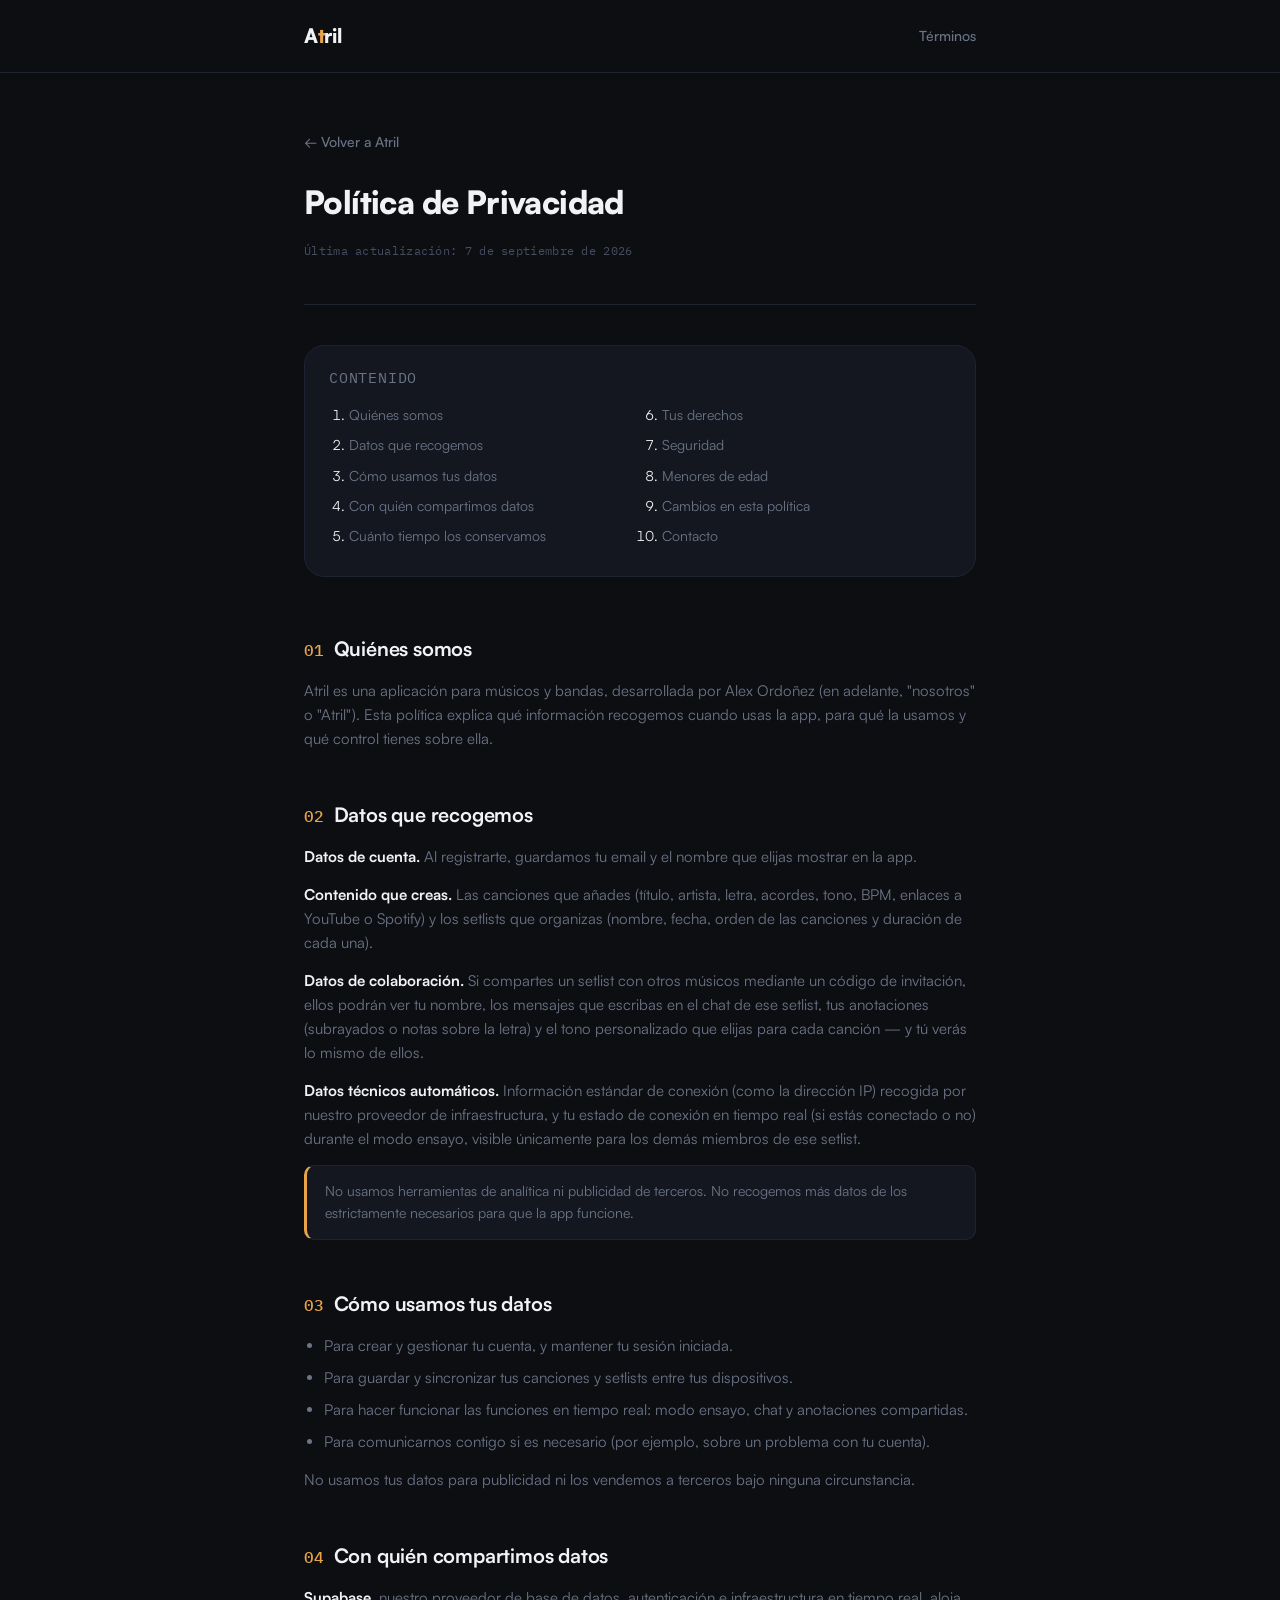
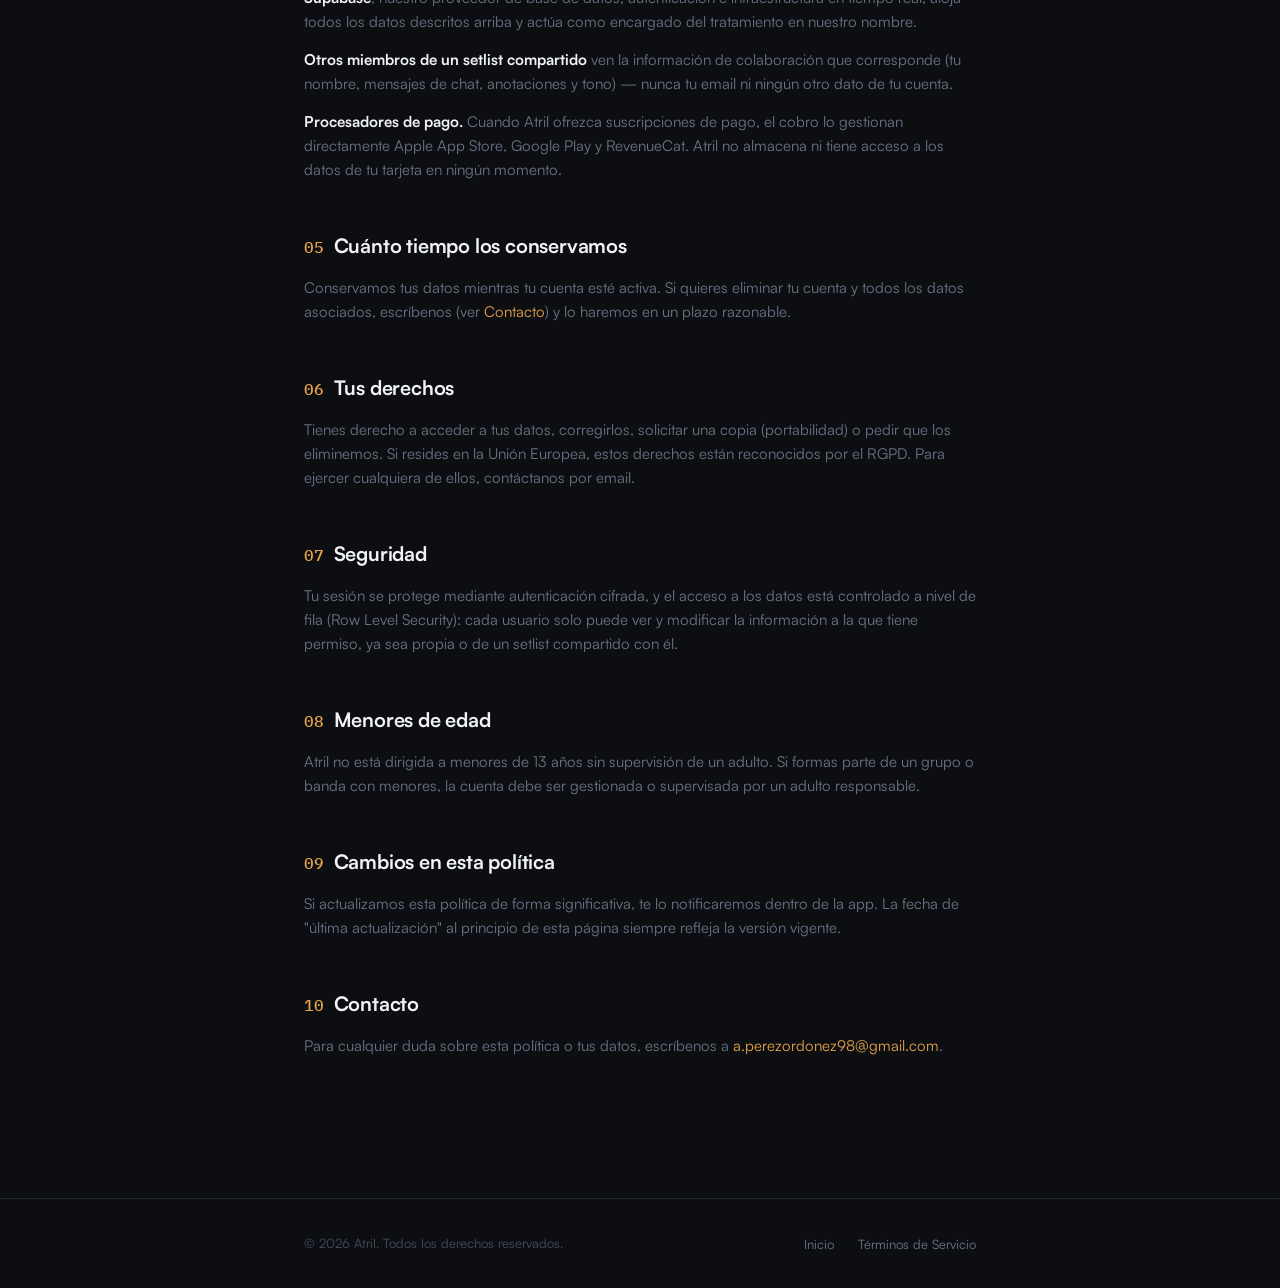
==== privacy/index.html @ 8c253fa0 "Abrir el posicionamiento de la web: musicos y bandas, no solo iglesias Atril sirve para cualquier gr" ====
<!doctype html>
<html lang="es">
<head>
<meta charset="utf-8">
<meta name="viewport" content="width=device-width, initial-scale=1">
<title>Política de Privacidad — Atril</title>
<meta name="description" content="Política de Privacidad de Atril: qué datos recogemos, cómo los usamos y tus derechos.">
<link rel="icon" href="../favicon.png">
<link rel="preconnect" href="https://fonts.googleapis.com">
<link href="https://fonts.googleapis.com/css2?family=IBM+Plex+Mono:wght@500&display=swap" rel="stylesheet">
<link rel="stylesheet" href="../style.css">
</head>
<body>

<header class="site-header">
  <div class="wrap">
    <a href="../" class="wordmark">A<span>t</span>ril</a>
    <nav>
      <a href="../terms/">Términos</a>
    </nav>
  </div>
</header>

<main class="wrap">
  <div class="legal-header">
    <a href="../" class="back">&larr; Volver a Atril</a>
    <h1>Política de Privacidad</h1>
    <p class="updated">Última actualización: 7 de septiembre de 2026</p>
  </div>

  <div class="legal-body">
    <div class="toc">
      <p>Contenido</p>
      <ol>
        <li><a href="#quienes-somos">Quiénes somos</a></li>
        <li><a href="#datos-que-recogemos">Datos que recogemos</a></li>
        <li><a href="#como-usamos">Cómo usamos tus datos</a></li>
        <li><a href="#con-quien-compartimos">Con quién compartimos datos</a></li>
        <li><a href="#conservacion">Cuánto tiempo los conservamos</a></li>
        <li><a href="#tus-derechos">Tus derechos</a></li>
        <li><a href="#seguridad">Seguridad</a></li>
        <li><a href="#menores">Menores de edad</a></li>
        <li><a href="#cambios">Cambios en esta política</a></li>
        <li><a href="#contacto">Contacto</a></li>
      </ol>
    </div>

    <section id="quienes-somos">
      <h2><span class="num">01</span>Quiénes somos</h2>
      <p>Atril es una aplicación para músicos y bandas, desarrollada por Alex Ordoñez (en adelante, "nosotros" o "Atril"). Esta política explica qué información recogemos cuando usas la app, para qué la usamos y qué control tienes sobre ella.</p>
    </section>

    <section id="datos-que-recogemos">
      <h2><span class="num">02</span>Datos que recogemos</h2>
      <p><strong>Datos de cuenta.</strong> Al registrarte, guardamos tu email y el nombre que elijas mostrar en la app.</p>
      <p><strong>Contenido que creas.</strong> Las canciones que añades (título, artista, letra, acordes, tono, BPM, enlaces a YouTube o Spotify) y los setlists que organizas (nombre, fecha, orden de las canciones y duración de cada una).</p>
      <p><strong>Datos de colaboración.</strong> Si compartes un setlist con otros músicos mediante un código de invitación, ellos podrán ver tu nombre, los mensajes que escribas en el chat de ese setlist, tus anotaciones (subrayados o notas sobre la letra) y el tono personalizado que elijas para cada canción — y tú verás lo mismo de ellos.</p>
      <p><strong>Datos técnicos automáticos.</strong> Información estándar de conexión (como la dirección IP) recogida por nuestro proveedor de infraestructura, y tu estado de conexión en tiempo real (si estás conectado o no) durante el modo ensayo, visible únicamente para los demás miembros de ese setlist.</p>
      <div class="callout">No usamos herramientas de analítica ni publicidad de terceros. No recogemos más datos de los estrictamente necesarios para que la app funcione.</div>
    </section>

    <section id="como-usamos">
      <h2><span class="num">03</span>Cómo usamos tus datos</h2>
      <ul>
        <li>Para crear y gestionar tu cuenta, y mantener tu sesión iniciada.</li>
        <li>Para guardar y sincronizar tus canciones y setlists entre tus dispositivos.</li>
        <li>Para hacer funcionar las funciones en tiempo real: modo ensayo, chat y anotaciones compartidas.</li>
        <li>Para comunicarnos contigo si es necesario (por ejemplo, sobre un problema con tu cuenta).</li>
      </ul>
      <p>No usamos tus datos para publicidad ni los vendemos a terceros bajo ninguna circunstancia.</p>
    </section>

    <section id="con-quien-compartimos">
      <h2><span class="num">04</span>Con quién compartimos datos</h2>
      <p><strong>Supabase</strong>, nuestro proveedor de base de datos, autenticación e infraestructura en tiempo real, aloja todos los datos descritos arriba y actúa como encargado del tratamiento en nuestro nombre.</p>
      <p><strong>Otros miembros de un setlist compartido</strong> ven la información de colaboración que corresponde (tu nombre, mensajes de chat, anotaciones y tono) — nunca tu email ni ningún otro dato de tu cuenta.</p>
      <p><strong>Procesadores de pago.</strong> Cuando Atril ofrezca suscripciones de pago, el cobro lo gestionan directamente Apple App Store, Google Play y RevenueCat. Atril no almacena ni tiene acceso a los datos de tu tarjeta en ningún momento.</p>
    </section>

    <section id="conservacion">
      <h2><span class="num">05</span>Cuánto tiempo los conservamos</h2>
      <p>Conservamos tus datos mientras tu cuenta esté activa. Si quieres eliminar tu cuenta y todos los datos asociados, escríbenos (ver <a href="#contacto">Contacto</a>) y lo haremos en un plazo razonable.</p>
    </section>

    <section id="tus-derechos">
      <h2><span class="num">06</span>Tus derechos</h2>
      <p>Tienes derecho a acceder a tus datos, corregirlos, solicitar una copia (portabilidad) o pedir que los eliminemos. Si resides en la Unión Europea, estos derechos están reconocidos por el RGPD. Para ejercer cualquiera de ellos, contáctanos por email.</p>
    </section>

    <section id="seguridad">
      <h2><span class="num">07</span>Seguridad</h2>
      <p>Tu sesión se protege mediante autenticación cifrada, y el acceso a los datos está controlado a nivel de fila (Row Level Security): cada usuario solo puede ver y modificar la información a la que tiene permiso, ya sea propia o de un setlist compartido con él.</p>
    </section>

    <section id="menores">
      <h2><span class="num">08</span>Menores de edad</h2>
      <p>Atril no está dirigida a menores de 13 años sin supervisión de un adulto. Si formas parte de un grupo o banda con menores, la cuenta debe ser gestionada o supervisada por un adulto responsable.</p>
    </section>

    <section id="cambios">
      <h2><span class="num">09</span>Cambios en esta política</h2>
      <p>Si actualizamos esta política de forma significativa, te lo notificaremos dentro de la app. La fecha de "última actualización" al principio de esta página siempre refleja la versión vigente.</p>
    </section>

    <section id="contacto">
      <h2><span class="num">10</span>Contacto</h2>
      <p>Para cualquier duda sobre esta política o tus datos, escríbenos a <a href="mailto:a.perezordonez98@gmail.com">a.perezordonez98@gmail.com</a>.</p>
    </section>
  </div>
</main>

<footer class="site-footer">
  <div class="wrap">
    <p>&copy; 2026 Atril. Todos los derechos reservados.</p>
    <nav>
      <a href="../">Inicio</a>
      <a href="../terms/">Términos de Servicio</a>
    </nav>
  </div>
</footer>

</body>
</html>
---- style.css ----
@font-face {
  font-family: 'Satoshi';
  src: url('assets/fonts/Satoshi-Regular.otf') format('opentype');
  font-weight: 400;
  font-display: swap;
}
@font-face {
  font-family: 'Satoshi';
  src: url('assets/fonts/Satoshi-Medium.otf') format('opentype');
  font-weight: 500;
  font-display: swap;
}
@font-face {
  font-family: 'Satoshi';
  src: url('assets/fonts/Satoshi-Bold.otf') format('opentype');
  font-weight: 700;
  font-display: swap;
}
@font-face {
  font-family: 'Satoshi';
  src: url('assets/fonts/Satoshi-Black.otf') format('opentype');
  font-weight: 900;
  font-display: swap;
}

:root {
  --background: #0C0E12;
  --surface: #141720;
  --surface-hover: #1A1E2A;
  --elevated: #1E2333;

  --border-subtle: #1E2333;
  --border: #252B3A;
  --border-strong: #333B4F;

  --text-primary: #F0F2F5;
  --text-secondary: #6B7486;
  --text-tertiary: #454D5F;

  --accent: #E8A44A;
  --accent-muted: rgba(232, 164, 74, 0.12);
  --accent-glow: rgba(232, 164, 74, 0.06);
  --accent-secondary: #4A9EAF;

  --danger: #C4564A;

  --radius-sm: 10px;
  --radius-md: 14px;
  --radius-lg: 20px;
  --radius-xl: 28px;

  --max-width: 720px;
}

* { box-sizing: border-box; }

html { color-scheme: dark; }

body {
  margin: 0;
  background: var(--background);
  color: var(--text-primary);
  font-family: 'Satoshi', -apple-system, BlinkMacSystemFont, 'Segoe UI', sans-serif;
  font-weight: 400;
  line-height: 1.6;
  -webkit-font-smoothing: antialiased;
}

a { color: var(--accent); text-decoration: none; }
a:hover { text-decoration: underline; }

.wrap {
  max-width: var(--max-width);
  margin: 0 auto;
  padding: 0 24px;
}

/* Header */
.site-header {
  border-bottom: 1px solid var(--border-subtle);
  padding: 20px 0;
}
.site-header .wrap {
  display: flex;
  align-items: center;
  justify-content: space-between;
}
.wordmark {
  font-family: 'Satoshi', sans-serif;
  font-weight: 900;
  font-size: 20px;
  letter-spacing: -0.3px;
  color: var(--text-primary);
}
.wordmark span { color: var(--accent); }
.site-header nav a {
  color: var(--text-secondary);
  font-weight: 500;
  font-size: 14px;
  margin-left: 24px;
}
.site-header nav a:hover { color: var(--text-primary); text-decoration: none; }

/* Hero */
.hero {
  padding: 96px 0 72px;
  text-align: center;
}
.hero .tag {
  display: inline-block;
  font-family: 'IBM Plex Mono', monospace;
  font-size: 11px;
  letter-spacing: 1.5px;
  text-transform: uppercase;
  color: var(--accent);
  background: var(--accent-muted);
  border: 1px solid rgba(232, 164, 74, 0.25);
  border-radius: 999px;
  padding: 6px 14px;
  margin-bottom: 28px;
}
.hero h1 {
  font-family: 'Satoshi', sans-serif;
  font-weight: 900;
  font-size: 44px;
  letter-spacing: -1px;
  line-height: 1.1;
  margin: 0 0 20px;
}
.hero h1 span { color: var(--accent); }
.hero p {
  color: var(--text-secondary);
  font-size: 17px;
  max-width: 480px;
  margin: 0 auto;
}

/* Feature grid */
.features {
  display: grid;
  grid-template-columns: repeat(3, 1fr);
  gap: 16px;
  padding: 0 0 80px;
}
.feature {
  background: var(--surface);
  border: 1px solid var(--border-subtle);
  border-radius: var(--radius-lg);
  padding: 24px 20px;
}
.feature h3 {
  font-size: 15px;
  font-weight: 700;
  margin: 0 0 8px;
}
.feature p {
  color: var(--text-secondary);
  font-size: 14px;
  margin: 0;
  line-height: 1.5;
}

/* Legal document pages */
.legal-header {
  padding: 56px 0 32px;
  border-bottom: 1px solid var(--border-subtle);
}
.legal-header .back {
  display: inline-flex;
  align-items: center;
  gap: 6px;
  color: var(--text-secondary);
  font-size: 14px;
  font-weight: 500;
  margin-bottom: 24px;
}
.legal-header .back:hover { color: var(--text-primary); text-decoration: none; }
.legal-header h1 {
  font-family: 'Satoshi', sans-serif;
  font-weight: 900;
  font-size: 32px;
  letter-spacing: -0.6px;
  margin: 0 0 10px;
}
.legal-header .updated {
  font-family: 'IBM Plex Mono', monospace;
  font-size: 12px;
  color: var(--text-tertiary);
  letter-spacing: 0.3px;
}

.legal-body { padding: 40px 0 100px; }

.toc {
  background: var(--surface);
  border: 1px solid var(--border-subtle);
  border-radius: var(--radius-lg);
  padding: 20px 24px;
  margin-bottom: 48px;
}
.toc p {
  font-family: 'IBM Plex Mono', monospace;
  font-size: 11px;
  letter-spacing: 0.8px;
  text-transform: uppercase;
  color: var(--text-tertiary);
  margin: 0 0 12px;
}
.toc ol {
  margin: 0;
  padding-left: 20px;
  columns: 2;
  column-gap: 24px;
}
.toc li { font-size: 14px; margin-bottom: 8px; }
.toc a { color: var(--text-secondary); }
.toc a:hover { color: var(--accent); text-decoration: none; }

.legal-body section {
  margin-bottom: 40px;
  scroll-margin-top: 24px;
}
.legal-body h2 {
  font-size: 20px;
  font-weight: 700;
  letter-spacing: -0.2px;
  margin: 0 0 14px;
  padding-top: 8px;
}
.legal-body h2 .num {
  font-family: 'IBM Plex Mono', monospace;
  color: var(--accent);
  font-weight: 500;
  margin-right: 10px;
  font-size: 16px;
}
.legal-body p { color: var(--text-secondary); margin: 0 0 14px; font-size: 15px; }
.legal-body ul { color: var(--text-secondary); font-size: 15px; padding-left: 20px; margin: 0 0 14px; }
.legal-body li { margin-bottom: 8px; }
.legal-body strong { color: var(--text-primary); font-weight: 700; }
.legal-body .callout {
  background: var(--surface);
  border: 1px solid var(--border-subtle);
  border-left: 3px solid var(--accent);
  border-radius: var(--radius-sm);
  padding: 14px 18px;
  font-size: 14px;
  color: var(--text-secondary);
}

/* Footer */
.site-footer {
  border-top: 1px solid var(--border-subtle);
  padding: 32px 0;
}
.site-footer .wrap {
  display: flex;
  align-items: center;
  justify-content: space-between;
  flex-wrap: wrap;
  gap: 12px;
}
.site-footer p {
  color: var(--text-tertiary);
  font-size: 13px;
  margin: 0;
}
.site-footer nav a {
  color: var(--text-secondary);
  font-size: 13px;
  margin-left: 20px;
}

@media (max-width: 640px) {
  .hero h1 { font-size: 32px; }
  .features { grid-template-columns: 1fr; }
  .toc ol { columns: 1; }
  .legal-header h1 { font-size: 26px; }
  .site-footer .wrap { flex-direction: column; align-items: flex-start; }
  .site-footer nav a { margin-left: 0; margin-right: 16px; }
}
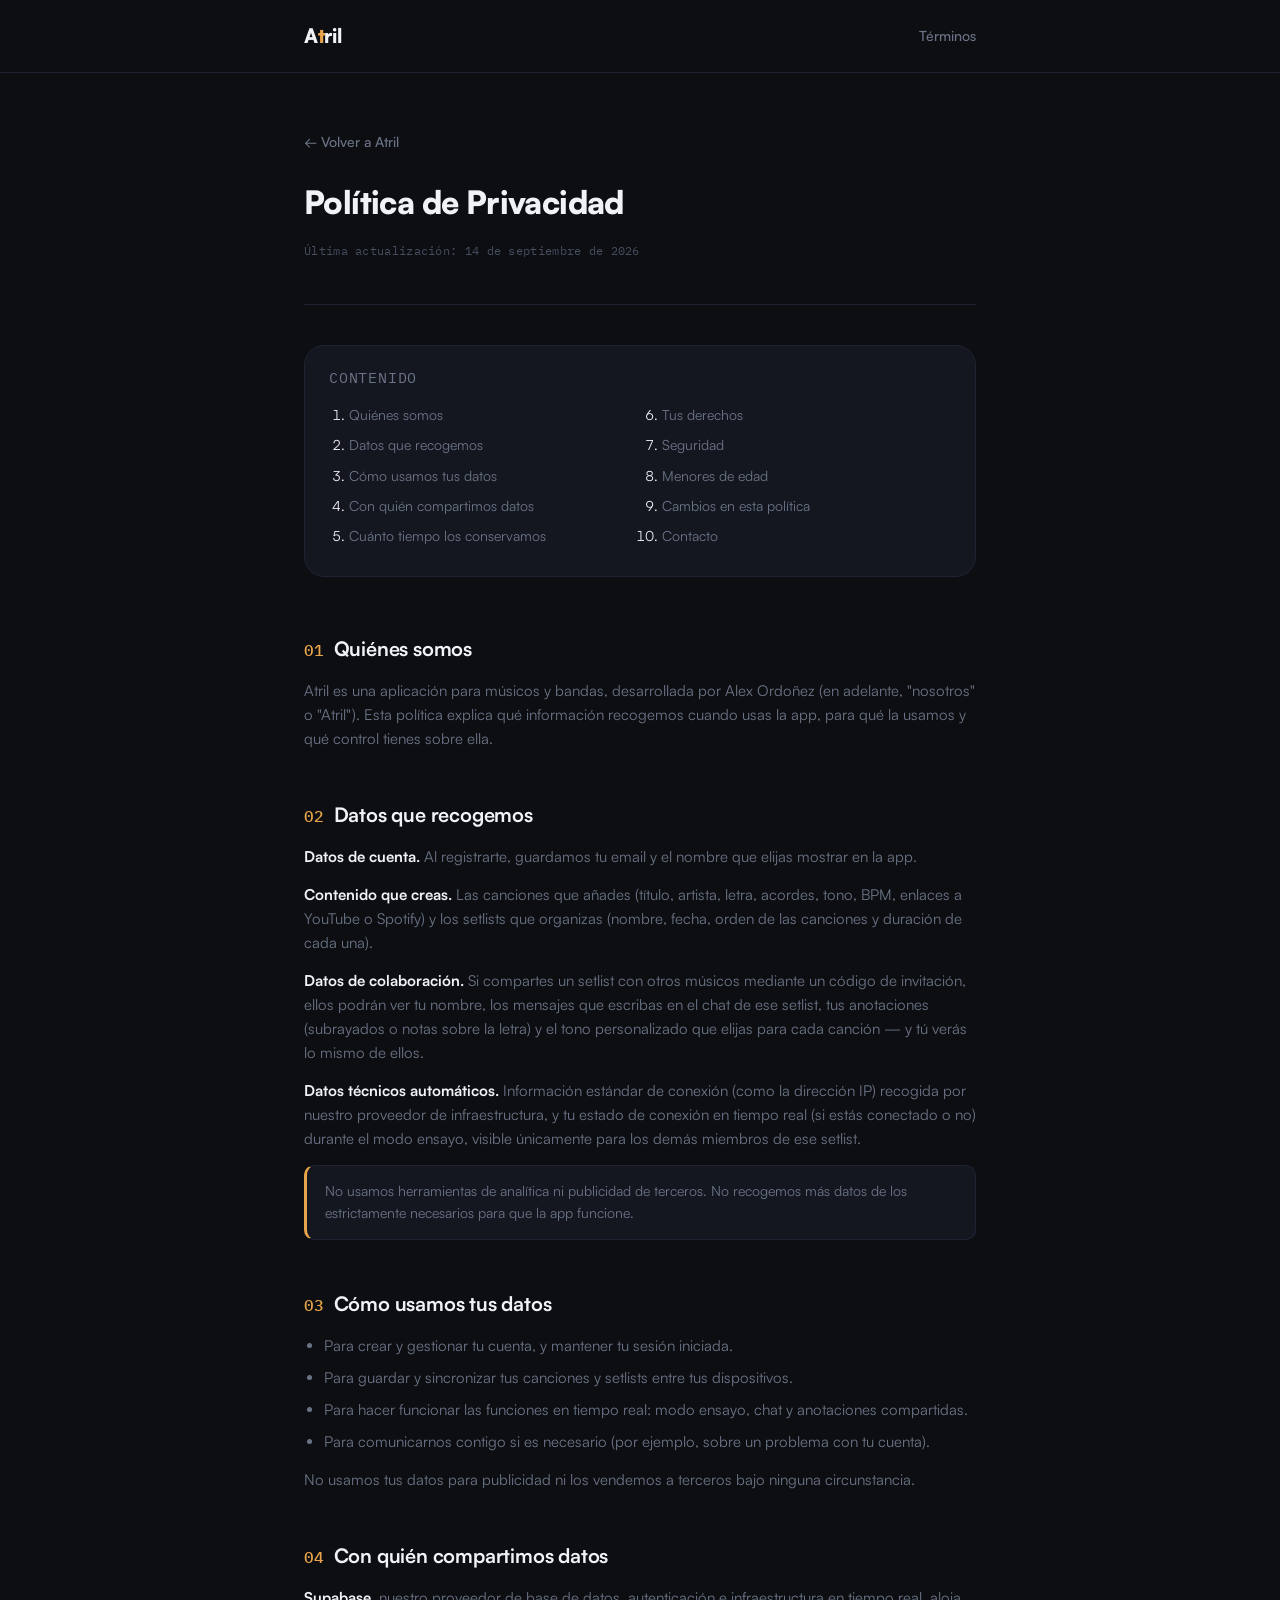
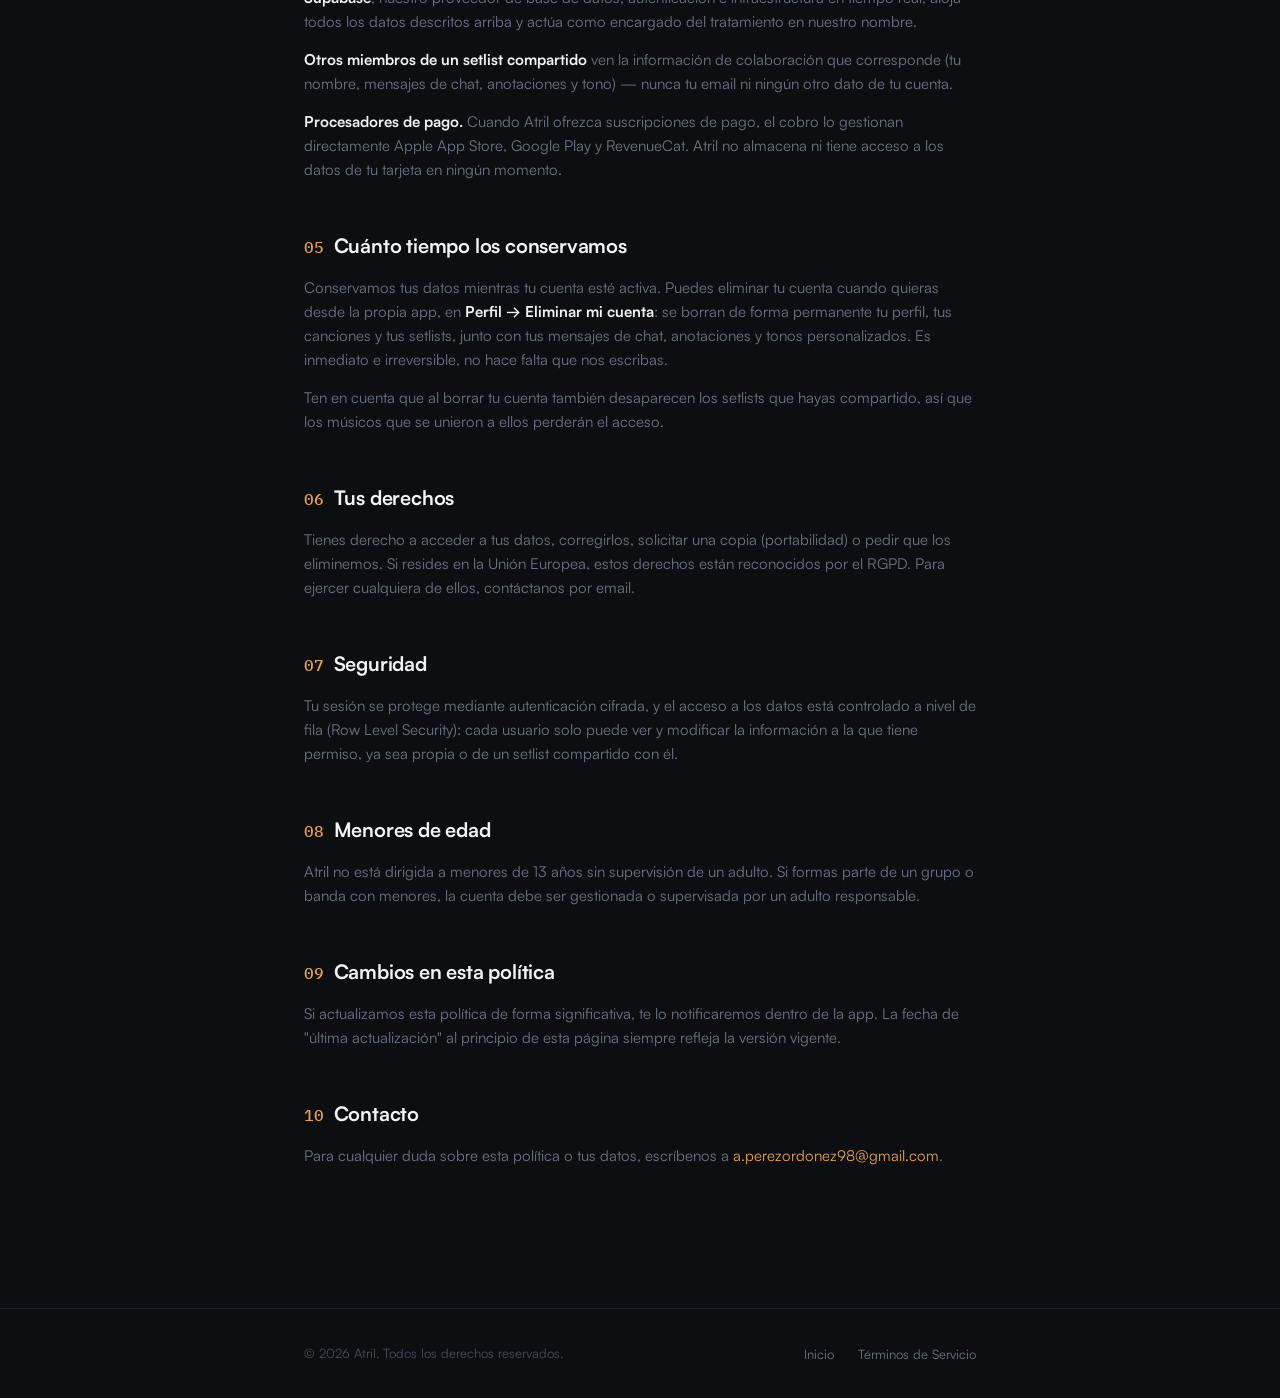
==== commit 2b5e3f1a: "Borrado de cuenta: ahora es autoservicio desde la app Los dos documentos decian que habia que escrib" ====
--- a/privacy/index.html
+++ b/privacy/index.html
@@ -25,7 +25,7 @@
   <div class="legal-header">
     <a href="../" class="back">&larr; Volver a Atril</a>
     <h1>Política de Privacidad</h1>
-    <p class="updated">Última actualización: 7 de septiembre de 2026</p>
+    <p class="updated">Última actualización: 14 de septiembre de 2026</p>
   </div>
 
   <div class="legal-body">
@@ -79,7 +79,8 @@
 
     <section id="conservacion">
       <h2><span class="num">05</span>Cuánto tiempo los conservamos</h2>
-      <p>Conservamos tus datos mientras tu cuenta esté activa. Si quieres eliminar tu cuenta y todos los datos asociados, escríbenos (ver <a href="#contacto">Contacto</a>) y lo haremos en un plazo razonable.</p>
+      <p>Conservamos tus datos mientras tu cuenta esté activa. Puedes eliminar tu cuenta cuando quieras desde la propia app, en <strong>Perfil &rarr; Eliminar mi cuenta</strong>: se borran de forma permanente tu perfil, tus canciones y tus setlists, junto con tus mensajes de chat, anotaciones y tonos personalizados. Es inmediato e irreversible, no hace falta que nos escribas.</p>
+      <p>Ten en cuenta que al borrar tu cuenta también desaparecen los setlists que hayas compartido, así que los músicos que se unieron a ellos perderán el acceso.</p>
     </section>
 
     <section id="tus-derechos">
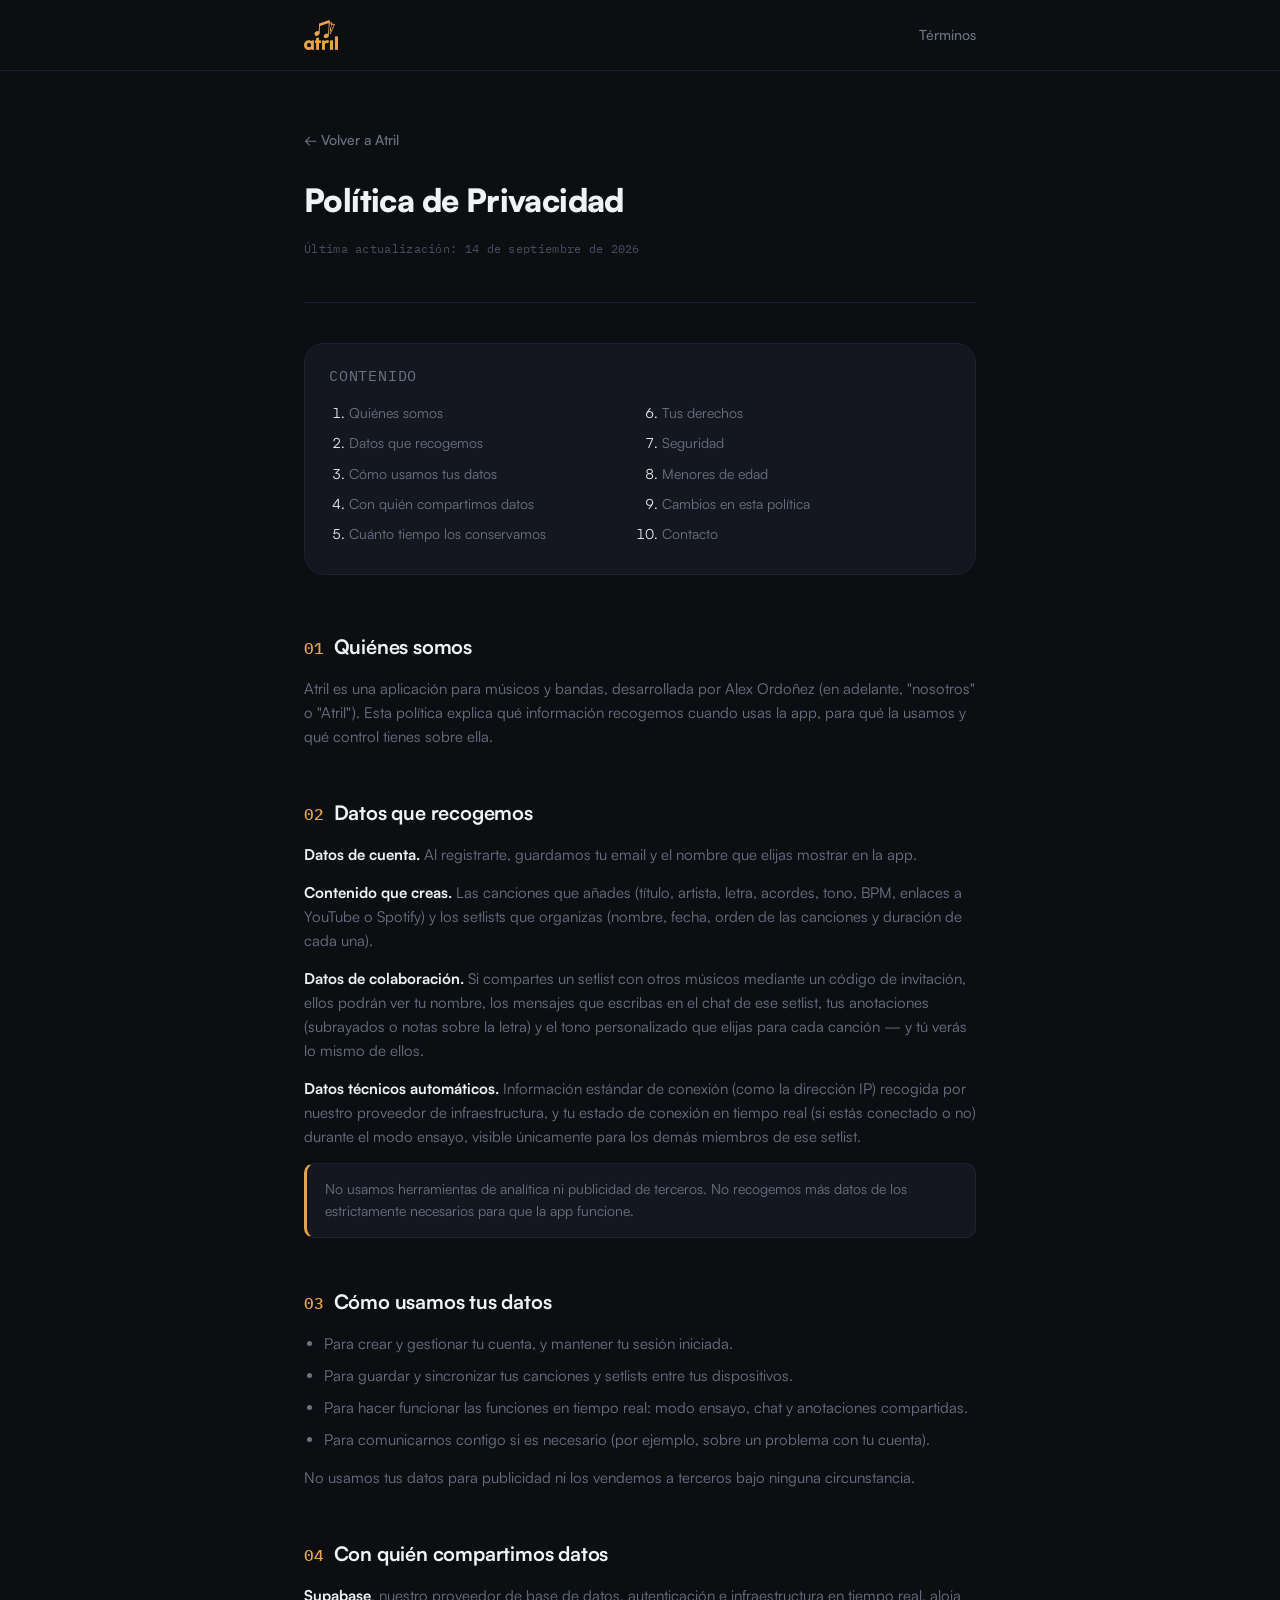
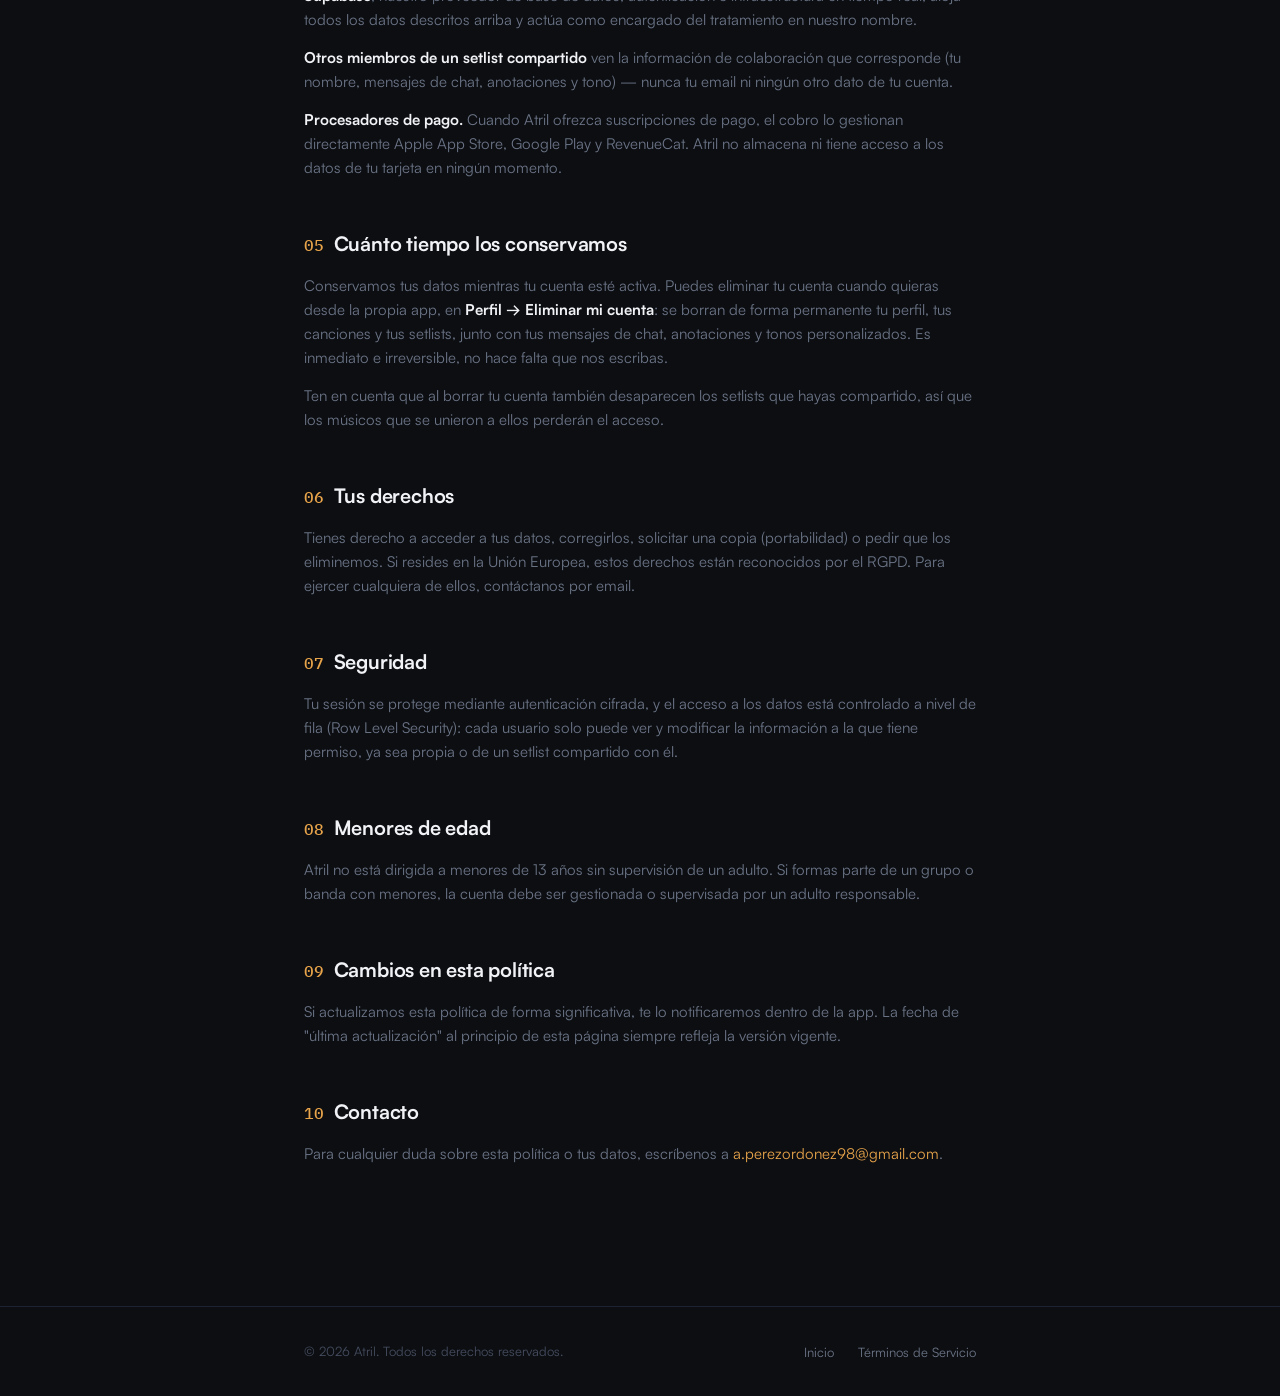
==== commit b762fed1: "Usar el logo real en la web Sustituye el wordmark hecho con CSS por el logo definitivo (naranja sobr" ====
--- a/privacy/index.html
+++ b/privacy/index.html
@@ -14,7 +14,7 @@
 
 <header class="site-header">
   <div class="wrap">
-    <a href="../" class="wordmark">A<span>t</span>ril</a>
+    <a href="../" class="wordmark"><img src="../assets/logo.png" alt="Atril"></a>
     <nav>
       <a href="../terms/">Términos</a>
     </nav>
--- a/style.css
+++ b/style.css
@@ -86,13 +86,14 @@
   justify-content: space-between;
 }
 .wordmark {
-  font-family: 'Satoshi', sans-serif;
-  font-weight: 900;
-  font-size: 20px;
-  letter-spacing: -0.3px;
-  color: var(--text-primary);
-}
-.wordmark span { color: var(--accent); }
+  display: block;
+  line-height: 0;
+}
+.wordmark img {
+  height: 30px;
+  width: auto;
+  display: block;
+}
 .site-header nav a {
   color: var(--text-secondary);
   font-weight: 500;
@@ -105,6 +106,12 @@
 .hero {
   padding: 96px 0 72px;
   text-align: center;
+}
+.hero .hero-logo {
+  height: 84px;
+  width: auto;
+  display: block;
+  margin: 0 auto 32px;
 }
 .hero .tag {
   display: inline-block;
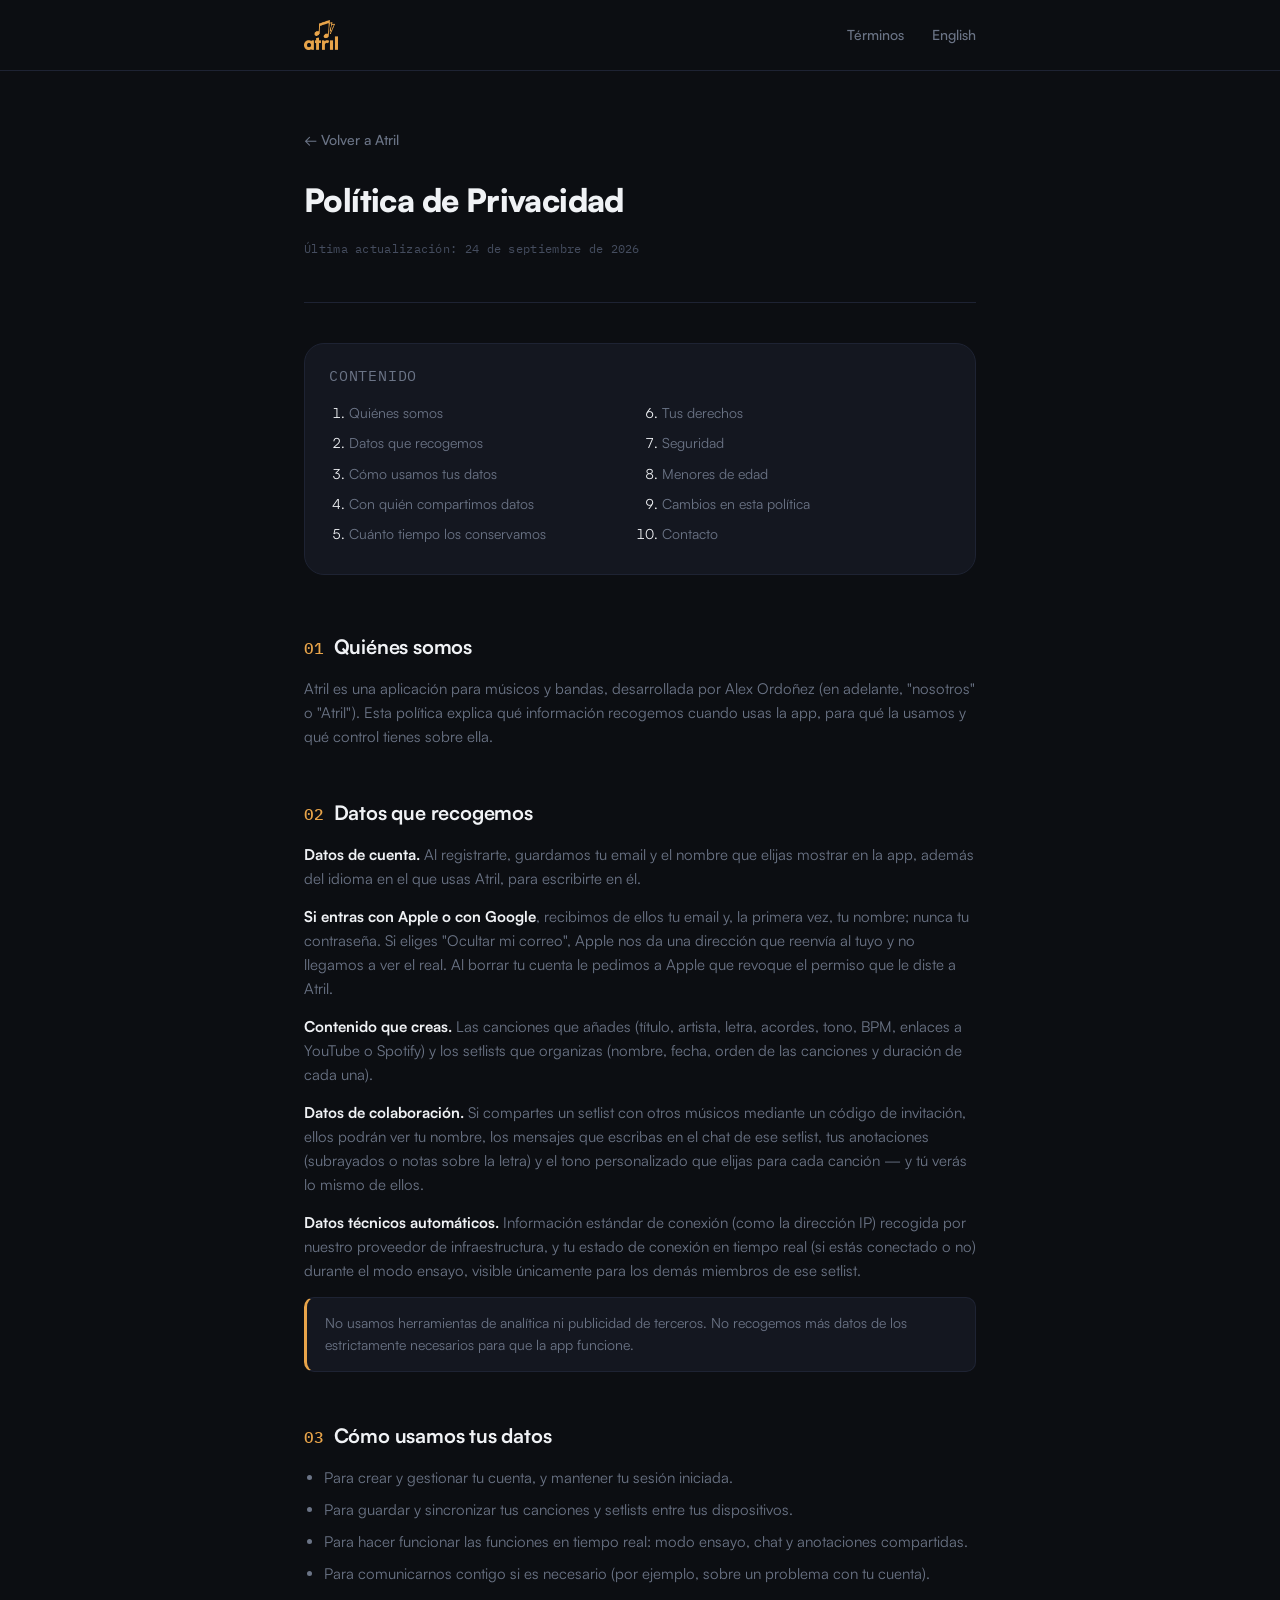
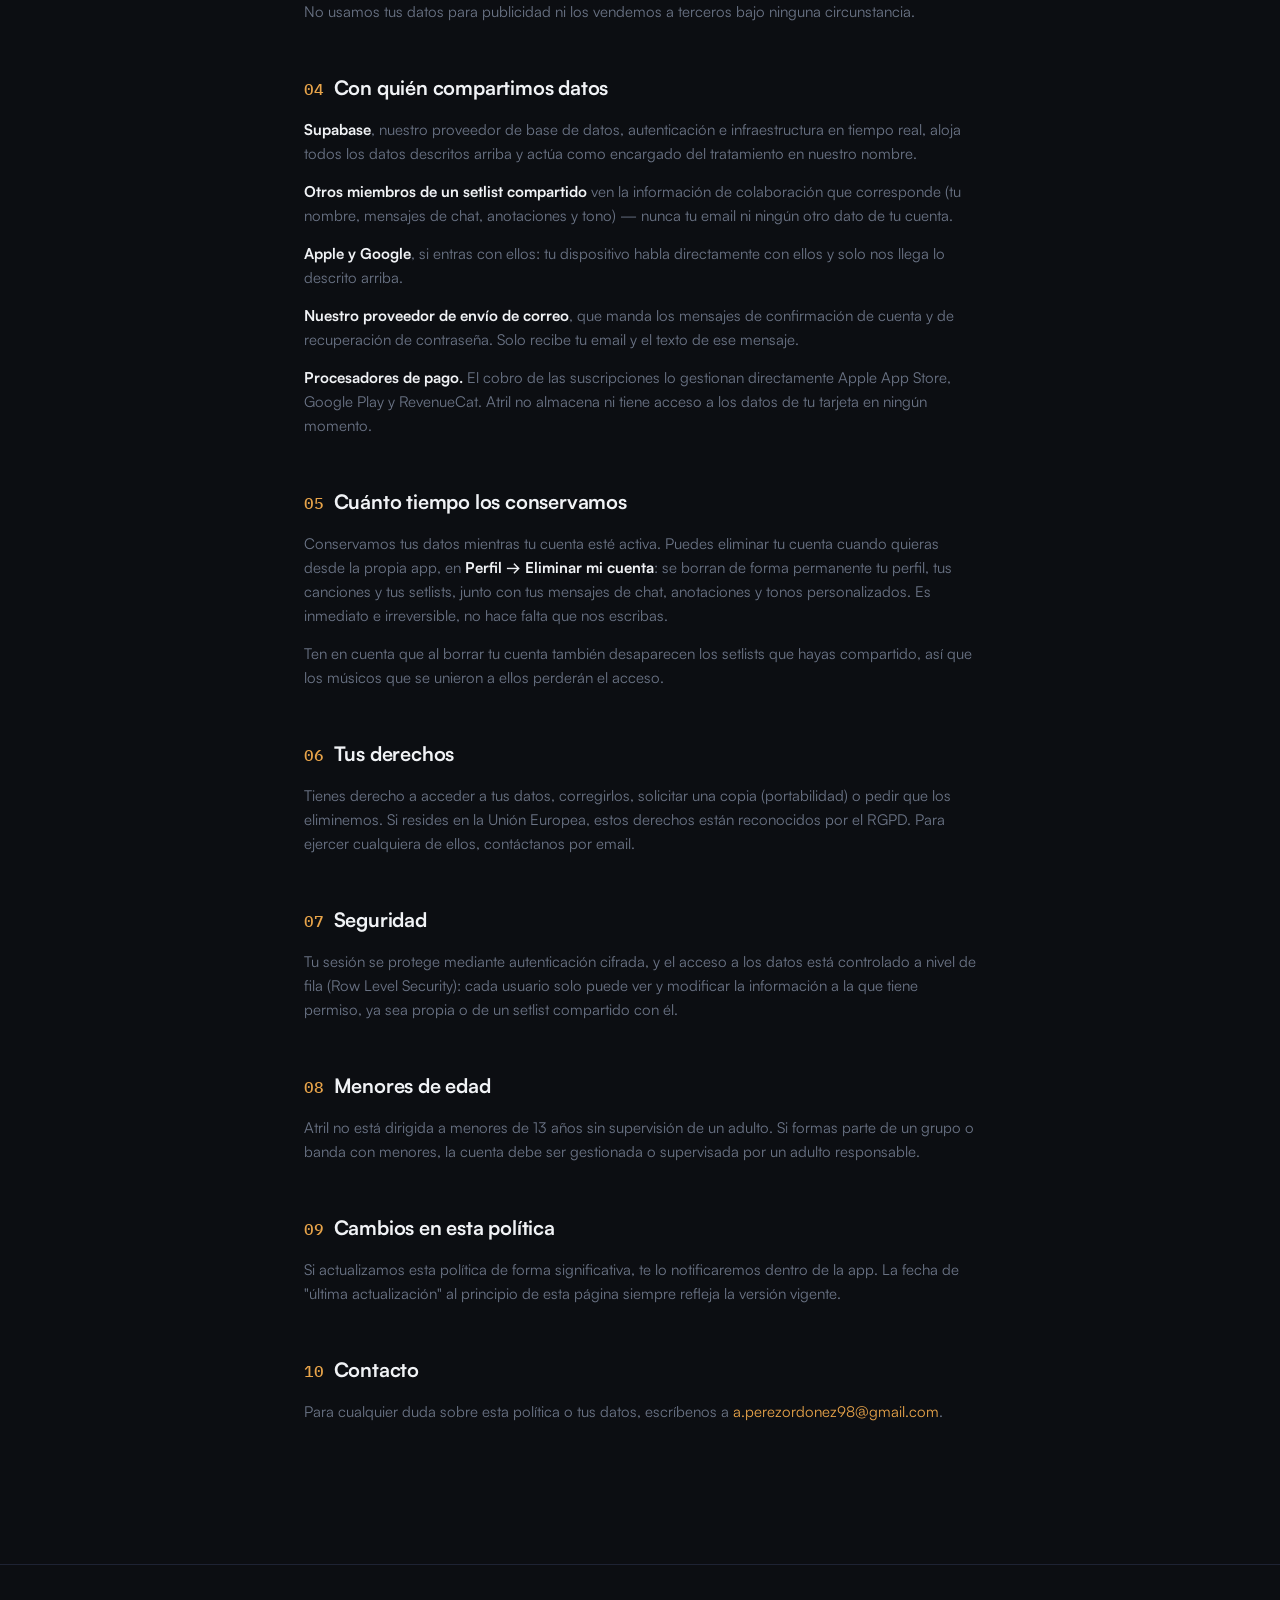
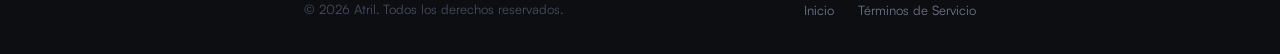
==== commit 071d4a33: "Suscripcion con precios reales, y privacidad y terminos en ingles Terminos: 1 mes gratis sin tarjeta" ====
--- a/privacy/index.html
+++ b/privacy/index.html
@@ -17,6 +17,7 @@
     <a href="../" class="wordmark"><img src="../assets/logo.png" alt="Atril"></a>
     <nav>
       <a href="../terms/">Términos</a>
+      <a href="../en/privacy/">English</a>
     </nav>
   </div>
 </header>
@@ -25,7 +26,7 @@
   <div class="legal-header">
     <a href="../" class="back">&larr; Volver a Atril</a>
     <h1>Política de Privacidad</h1>
-    <p class="updated">Última actualización: 14 de septiembre de 2026</p>
+    <p class="updated">Última actualización: 24 de septiembre de 2026</p>
   </div>
 
   <div class="legal-body">
@@ -52,7 +53,8 @@
 
     <section id="datos-que-recogemos">
       <h2><span class="num">02</span>Datos que recogemos</h2>
-      <p><strong>Datos de cuenta.</strong> Al registrarte, guardamos tu email y el nombre que elijas mostrar en la app.</p>
+      <p><strong>Datos de cuenta.</strong> Al registrarte, guardamos tu email y el nombre que elijas mostrar en la app, además del idioma en el que usas Atril, para escribirte en él.</p>
+      <p><strong>Si entras con Apple o con Google</strong>, recibimos de ellos tu email y, la primera vez, tu nombre; nunca tu contraseña. Si eliges "Ocultar mi correo", Apple nos da una dirección que reenvía al tuyo y no llegamos a ver el real. Al borrar tu cuenta le pedimos a Apple que revoque el permiso que le diste a Atril.</p>
       <p><strong>Contenido que creas.</strong> Las canciones que añades (título, artista, letra, acordes, tono, BPM, enlaces a YouTube o Spotify) y los setlists que organizas (nombre, fecha, orden de las canciones y duración de cada una).</p>
       <p><strong>Datos de colaboración.</strong> Si compartes un setlist con otros músicos mediante un código de invitación, ellos podrán ver tu nombre, los mensajes que escribas en el chat de ese setlist, tus anotaciones (subrayados o notas sobre la letra) y el tono personalizado que elijas para cada canción — y tú verás lo mismo de ellos.</p>
       <p><strong>Datos técnicos automáticos.</strong> Información estándar de conexión (como la dirección IP) recogida por nuestro proveedor de infraestructura, y tu estado de conexión en tiempo real (si estás conectado o no) durante el modo ensayo, visible únicamente para los demás miembros de ese setlist.</p>
@@ -74,7 +76,9 @@
       <h2><span class="num">04</span>Con quién compartimos datos</h2>
       <p><strong>Supabase</strong>, nuestro proveedor de base de datos, autenticación e infraestructura en tiempo real, aloja todos los datos descritos arriba y actúa como encargado del tratamiento en nuestro nombre.</p>
       <p><strong>Otros miembros de un setlist compartido</strong> ven la información de colaboración que corresponde (tu nombre, mensajes de chat, anotaciones y tono) — nunca tu email ni ningún otro dato de tu cuenta.</p>
-      <p><strong>Procesadores de pago.</strong> Cuando Atril ofrezca suscripciones de pago, el cobro lo gestionan directamente Apple App Store, Google Play y RevenueCat. Atril no almacena ni tiene acceso a los datos de tu tarjeta en ningún momento.</p>
+      <p><strong>Apple y Google</strong>, si entras con ellos: tu dispositivo habla directamente con ellos y solo nos llega lo descrito arriba.</p>
+      <p><strong>Nuestro proveedor de envío de correo</strong>, que manda los mensajes de confirmación de cuenta y de recuperación de contraseña. Solo recibe tu email y el texto de ese mensaje.</p>
+      <p><strong>Procesadores de pago.</strong> El cobro de las suscripciones lo gestionan directamente Apple App Store, Google Play y RevenueCat. Atril no almacena ni tiene acceso a los datos de tu tarjeta en ningún momento.</p>
     </section>
 
     <section id="conservacion">
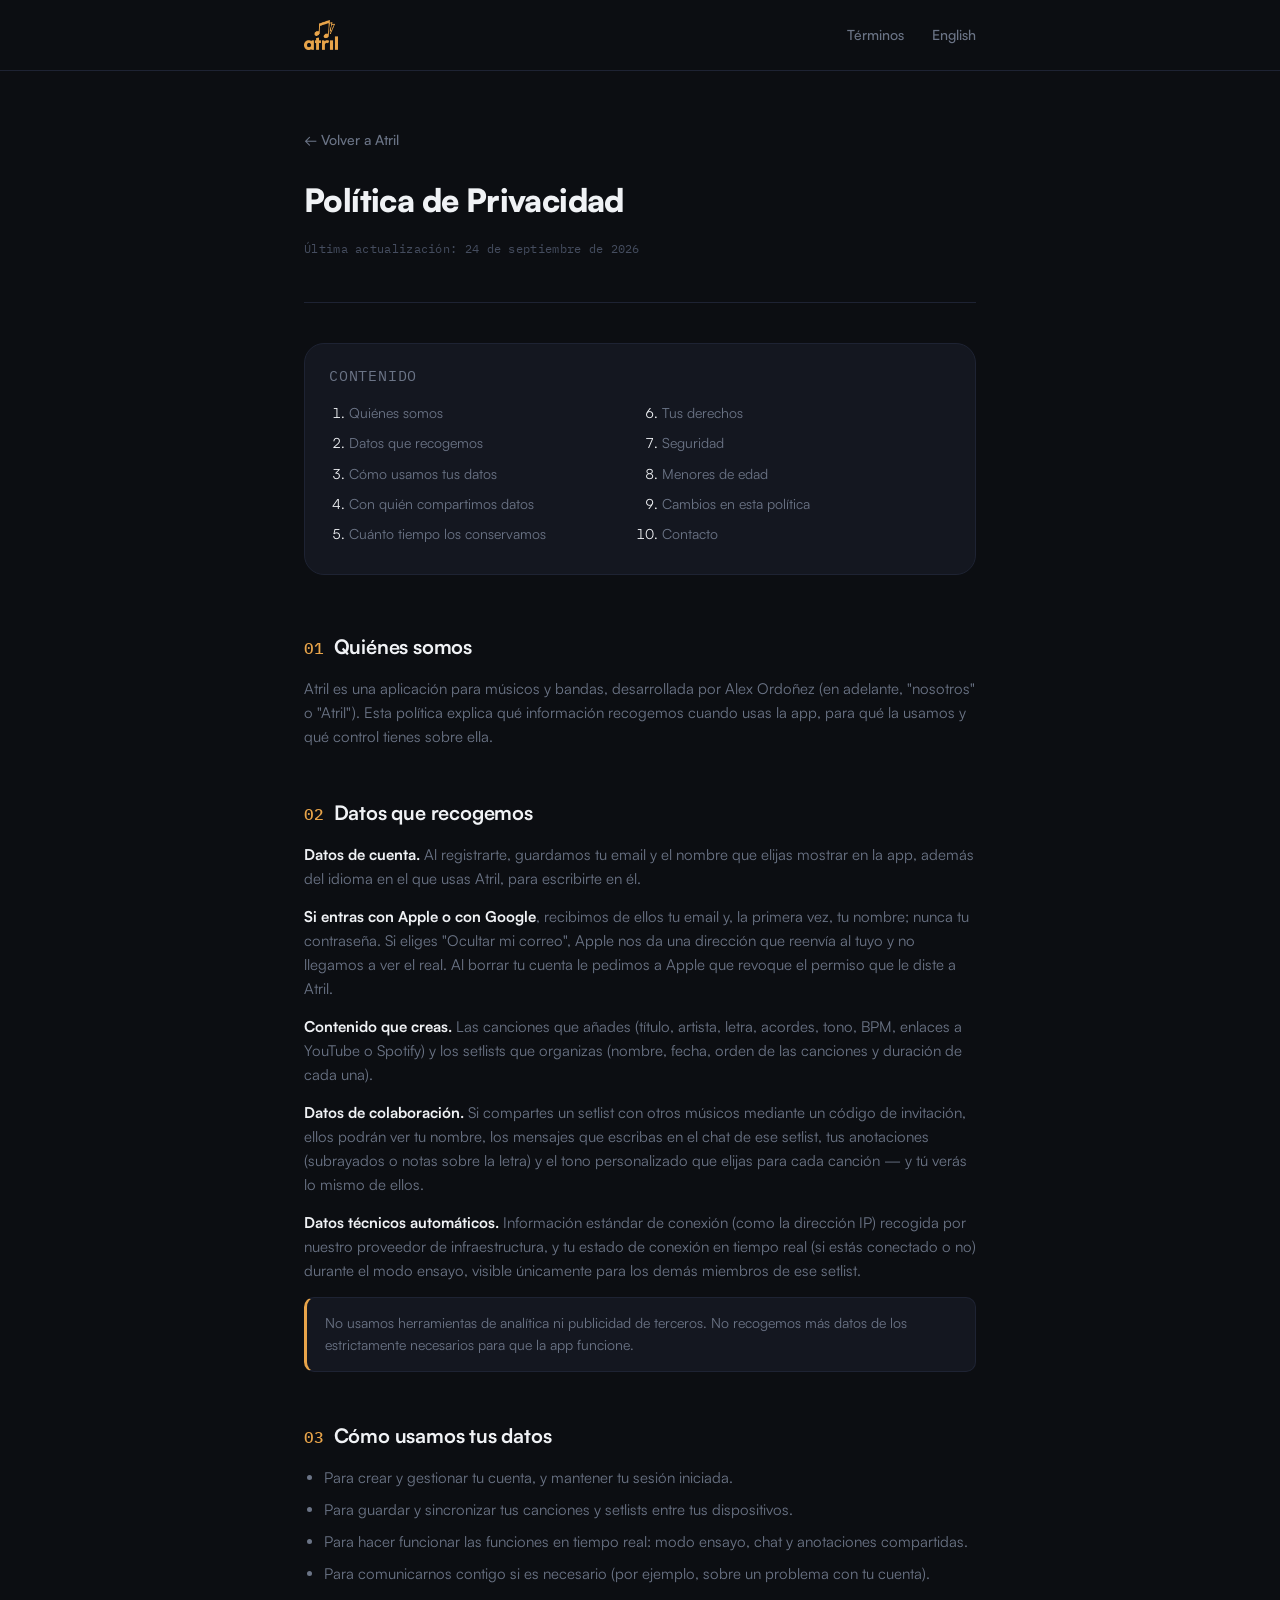
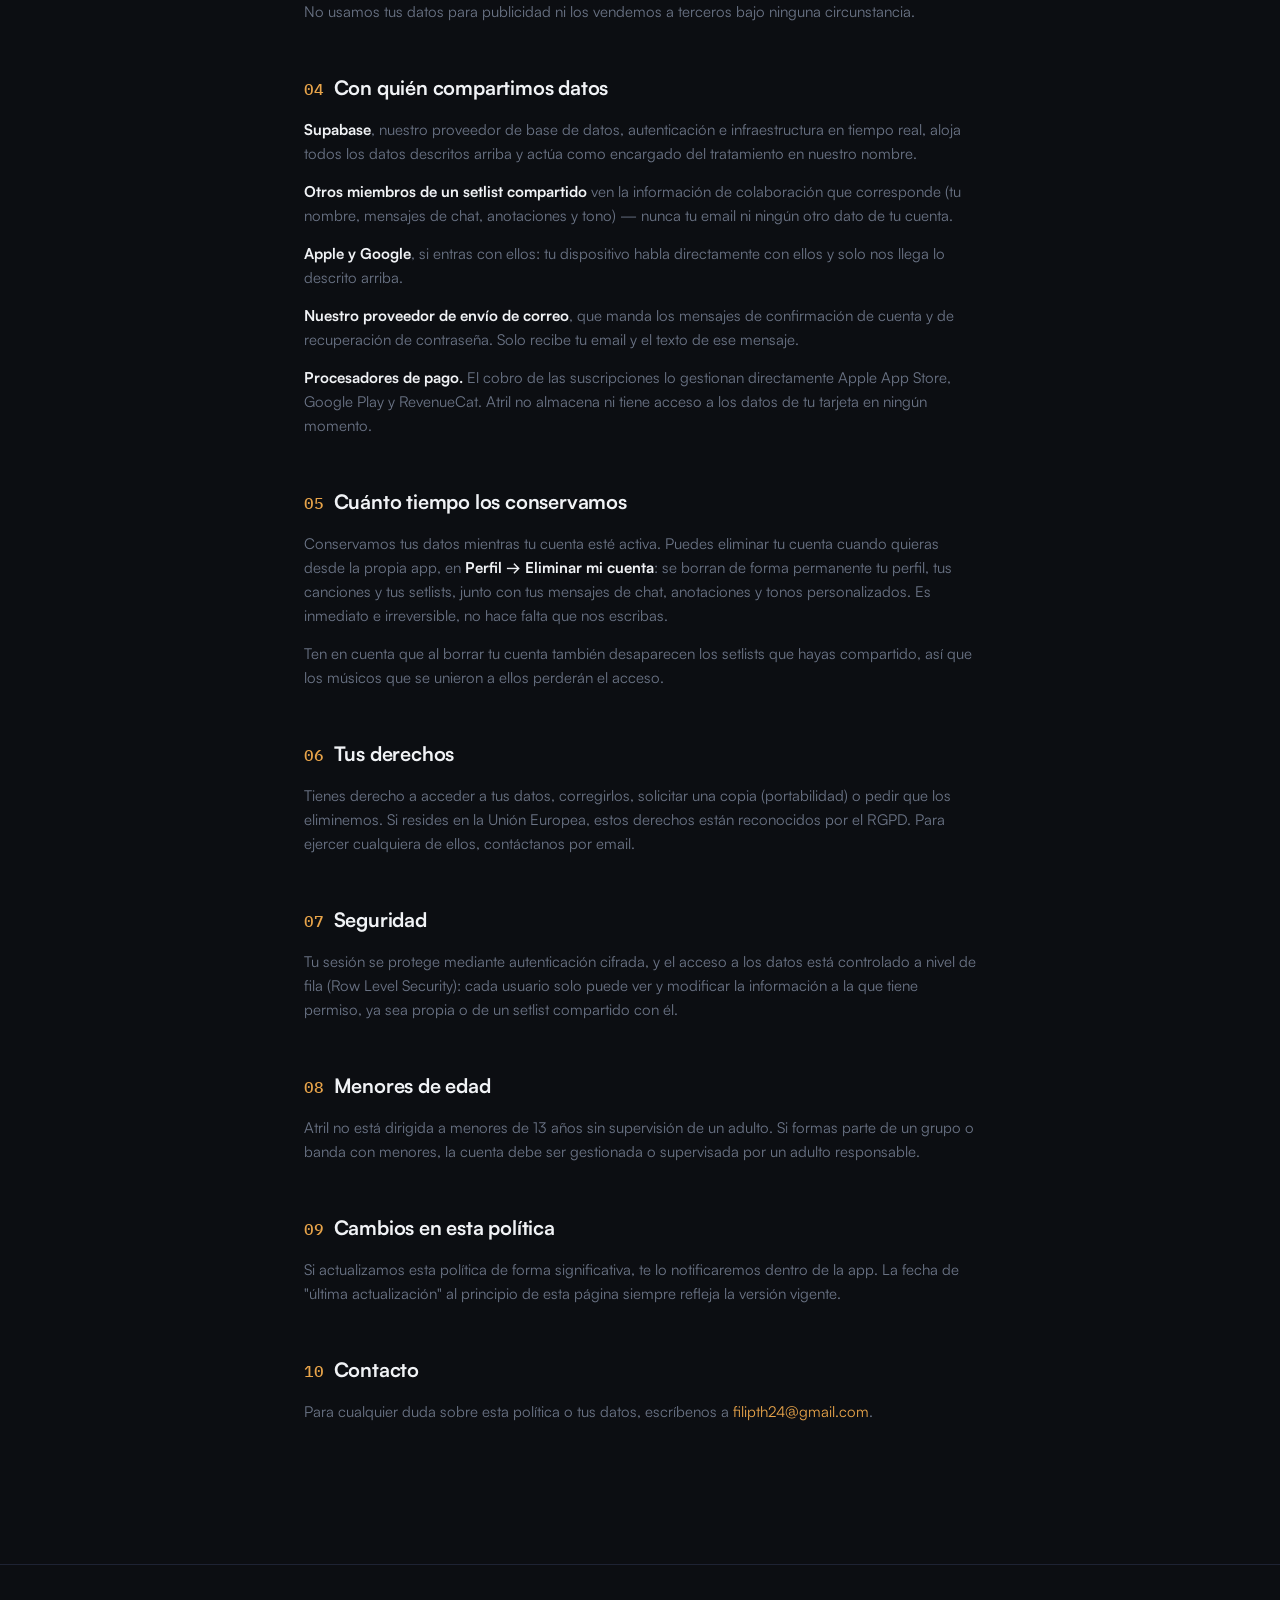
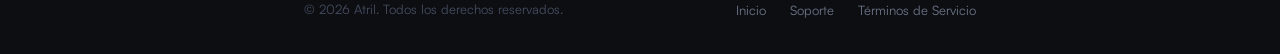
==== commit 17233d94: "Pagina de soporte en los dos idiomas, y un solo correo de contacto Apple rechazo la 1.0 por la guia " ====
--- a/privacy/index.html
+++ b/privacy/index.html
@@ -109,7 +109,7 @@
 
     <section id="contacto">
       <h2><span class="num">10</span>Contacto</h2>
-      <p>Para cualquier duda sobre esta política o tus datos, escríbenos a <a href="mailto:a.perezordonez98@gmail.com">a.perezordonez98@gmail.com</a>.</p>
+      <p>Para cualquier duda sobre esta política o tus datos, escríbenos a <a href="mailto:filipth24@gmail.com">filipth24@gmail.com</a>.</p>
     </section>
   </div>
 </main>
@@ -119,6 +119,7 @@
     <p>&copy; 2026 Atril. Todos los derechos reservados.</p>
     <nav>
       <a href="../">Inicio</a>
+      <a href="../support/">Soporte</a>
       <a href="../terms/">Términos de Servicio</a>
     </nav>
   </div>
--- a/style.css
+++ b/style.css
@@ -147,7 +147,7 @@
   display: grid;
   grid-template-columns: repeat(3, 1fr);
   gap: 16px;
-  padding: 0 0 80px;
+  padding: 0 0 40px;
 }
 .feature {
   background: var(--surface);
@@ -165,6 +165,28 @@
   font-size: 14px;
   margin: 0;
   line-height: 1.5;
+}
+
+/* Bloque de ayuda del inicio. Apple (guía 1.5) pide que la dirección de
+   soporte lleve a una página donde el usuario pueda preguntar, así que el
+   contacto se ve también aquí, sin tener que navegar. */
+.support-cta {
+  background: var(--surface);
+  border: 1px solid var(--border-subtle);
+  border-radius: var(--radius-lg);
+  padding: 28px 24px;
+  margin-bottom: 80px;
+}
+.support-cta h2 {
+  font-size: 18px;
+  font-weight: 700;
+  margin: 0 0 8px;
+}
+.support-cta p {
+  color: var(--text-secondary);
+  font-size: 15px;
+  margin: 0;
+  line-height: 1.6;
 }
 
 /* Legal document pages */
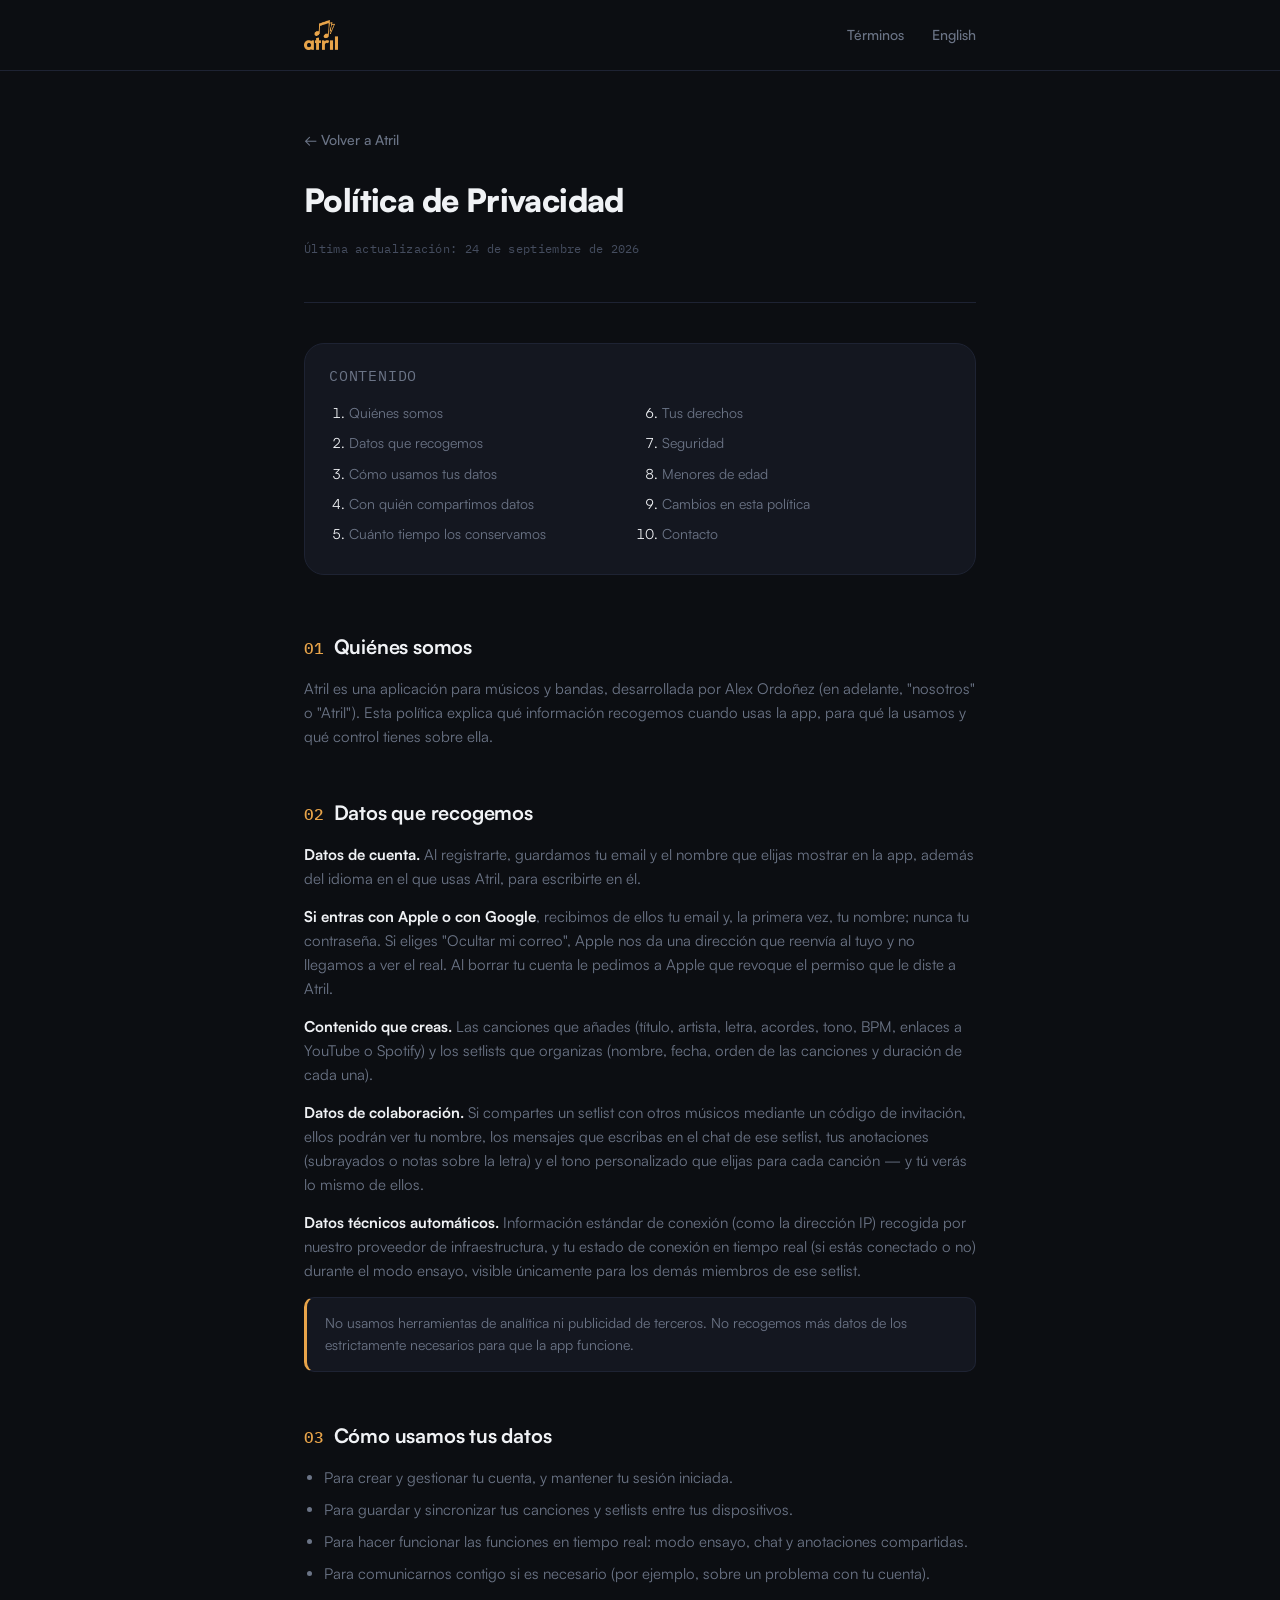
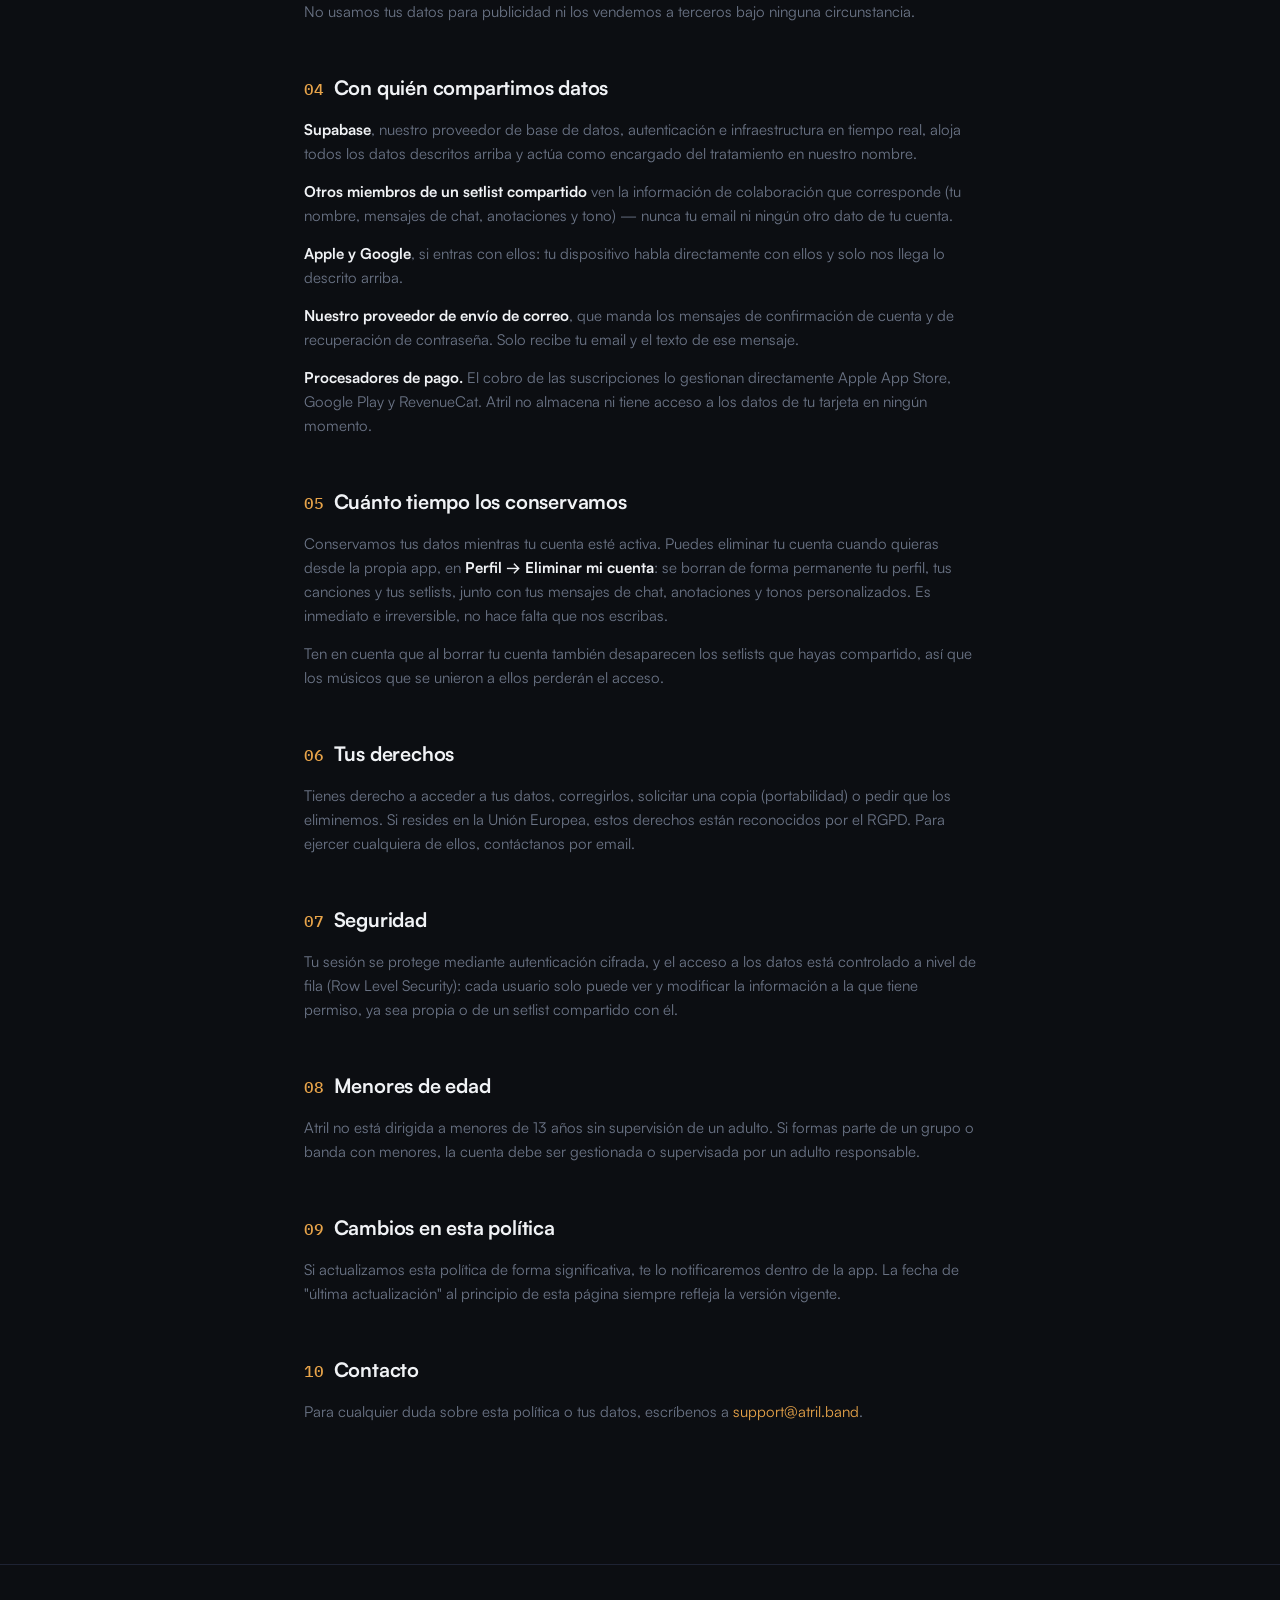
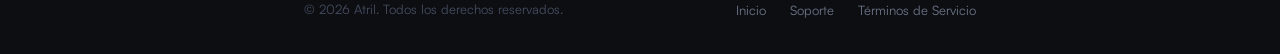
==== commit 4150cd6f: "El contacto pasa a support@atril.band Un gmail como contacto oficial de una app de pago canta, y aho" ====
--- a/privacy/index.html
+++ b/privacy/index.html
@@ -109,7 +109,7 @@
 
     <section id="contacto">
       <h2><span class="num">10</span>Contacto</h2>
-      <p>Para cualquier duda sobre esta política o tus datos, escríbenos a <a href="mailto:filipth24@gmail.com">filipth24@gmail.com</a>.</p>
+      <p>Para cualquier duda sobre esta política o tus datos, escríbenos a <a href="mailto:support@atril.band">support@atril.band</a>.</p>
     </section>
   </div>
 </main>
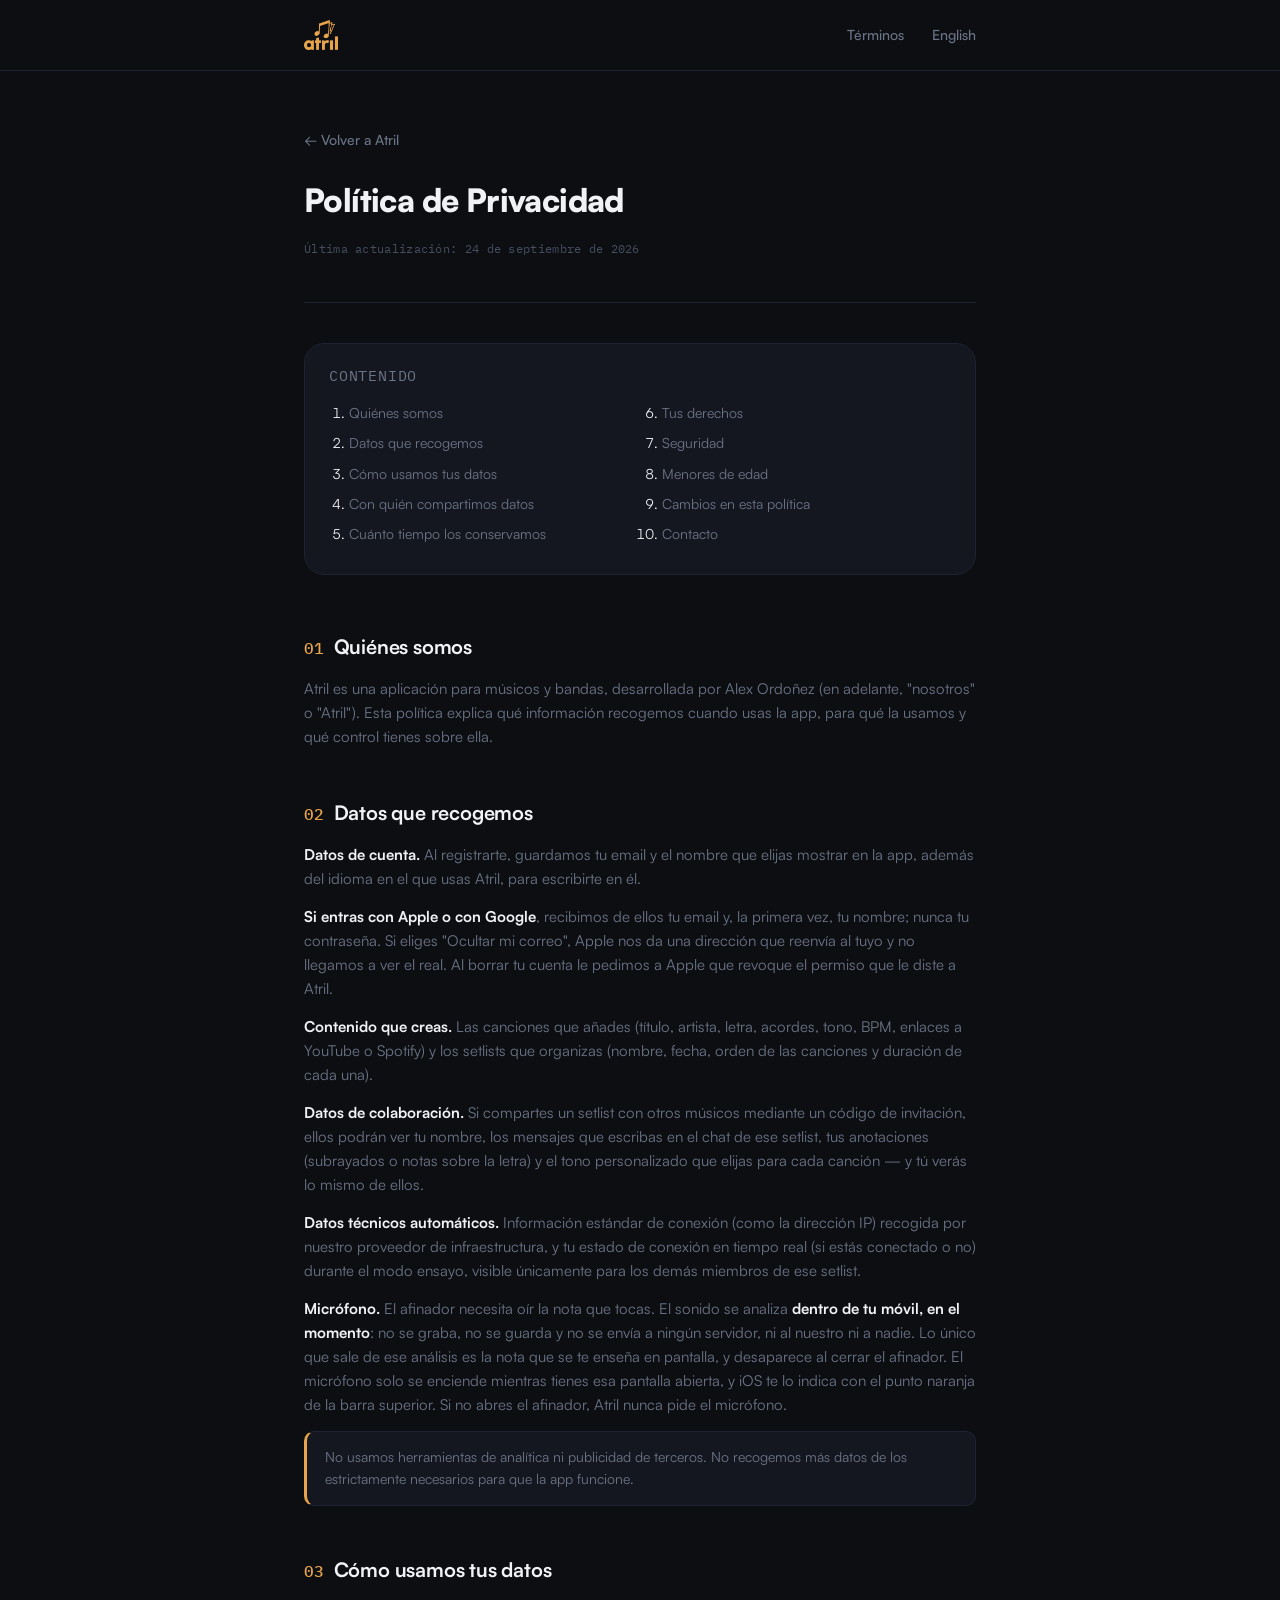
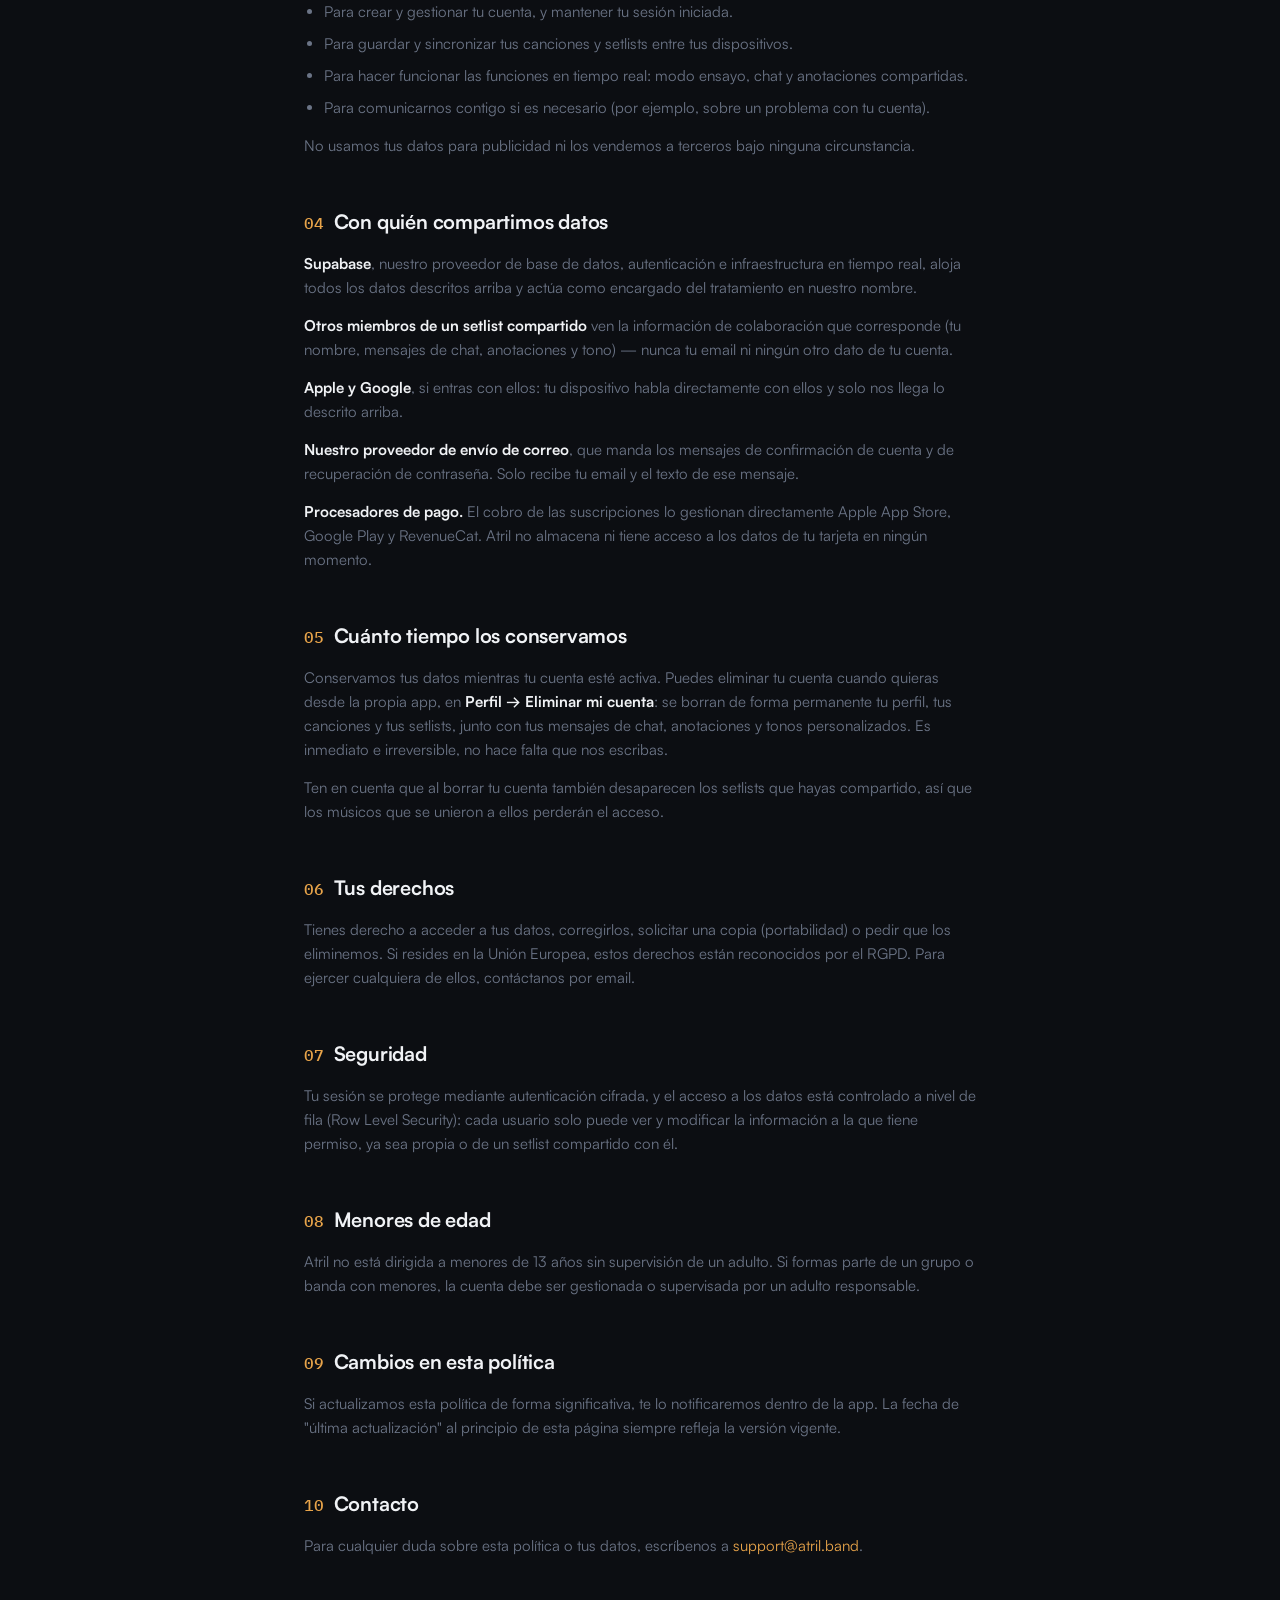
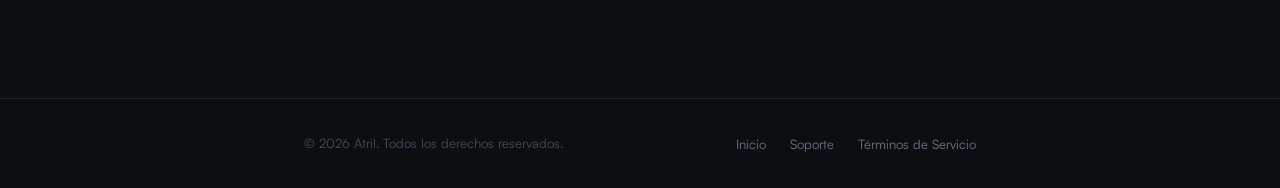
==== commit 085f7f87: "La privacidad dice lo del microfono antes de que la app lo pida El afinador necesita oir la nota. Lo" ====
--- a/privacy/index.html
+++ b/privacy/index.html
@@ -58,6 +58,7 @@
       <p><strong>Contenido que creas.</strong> Las canciones que añades (título, artista, letra, acordes, tono, BPM, enlaces a YouTube o Spotify) y los setlists que organizas (nombre, fecha, orden de las canciones y duración de cada una).</p>
       <p><strong>Datos de colaboración.</strong> Si compartes un setlist con otros músicos mediante un código de invitación, ellos podrán ver tu nombre, los mensajes que escribas en el chat de ese setlist, tus anotaciones (subrayados o notas sobre la letra) y el tono personalizado que elijas para cada canción — y tú verás lo mismo de ellos.</p>
       <p><strong>Datos técnicos automáticos.</strong> Información estándar de conexión (como la dirección IP) recogida por nuestro proveedor de infraestructura, y tu estado de conexión en tiempo real (si estás conectado o no) durante el modo ensayo, visible únicamente para los demás miembros de ese setlist.</p>
+      <p><strong>Micrófono.</strong> El afinador necesita oír la nota que tocas. El sonido se analiza <strong>dentro de tu móvil, en el momento</strong>: no se graba, no se guarda y no se envía a ningún servidor, ni al nuestro ni a nadie. Lo único que sale de ese análisis es la nota que se te enseña en pantalla, y desaparece al cerrar el afinador. El micrófono solo se enciende mientras tienes esa pantalla abierta, y iOS te lo indica con el punto naranja de la barra superior. Si no abres el afinador, Atril nunca pide el micrófono.</p>
       <div class="callout">No usamos herramientas de analítica ni publicidad de terceros. No recogemos más datos de los estrictamente necesarios para que la app funcione.</div>
     </section>
 
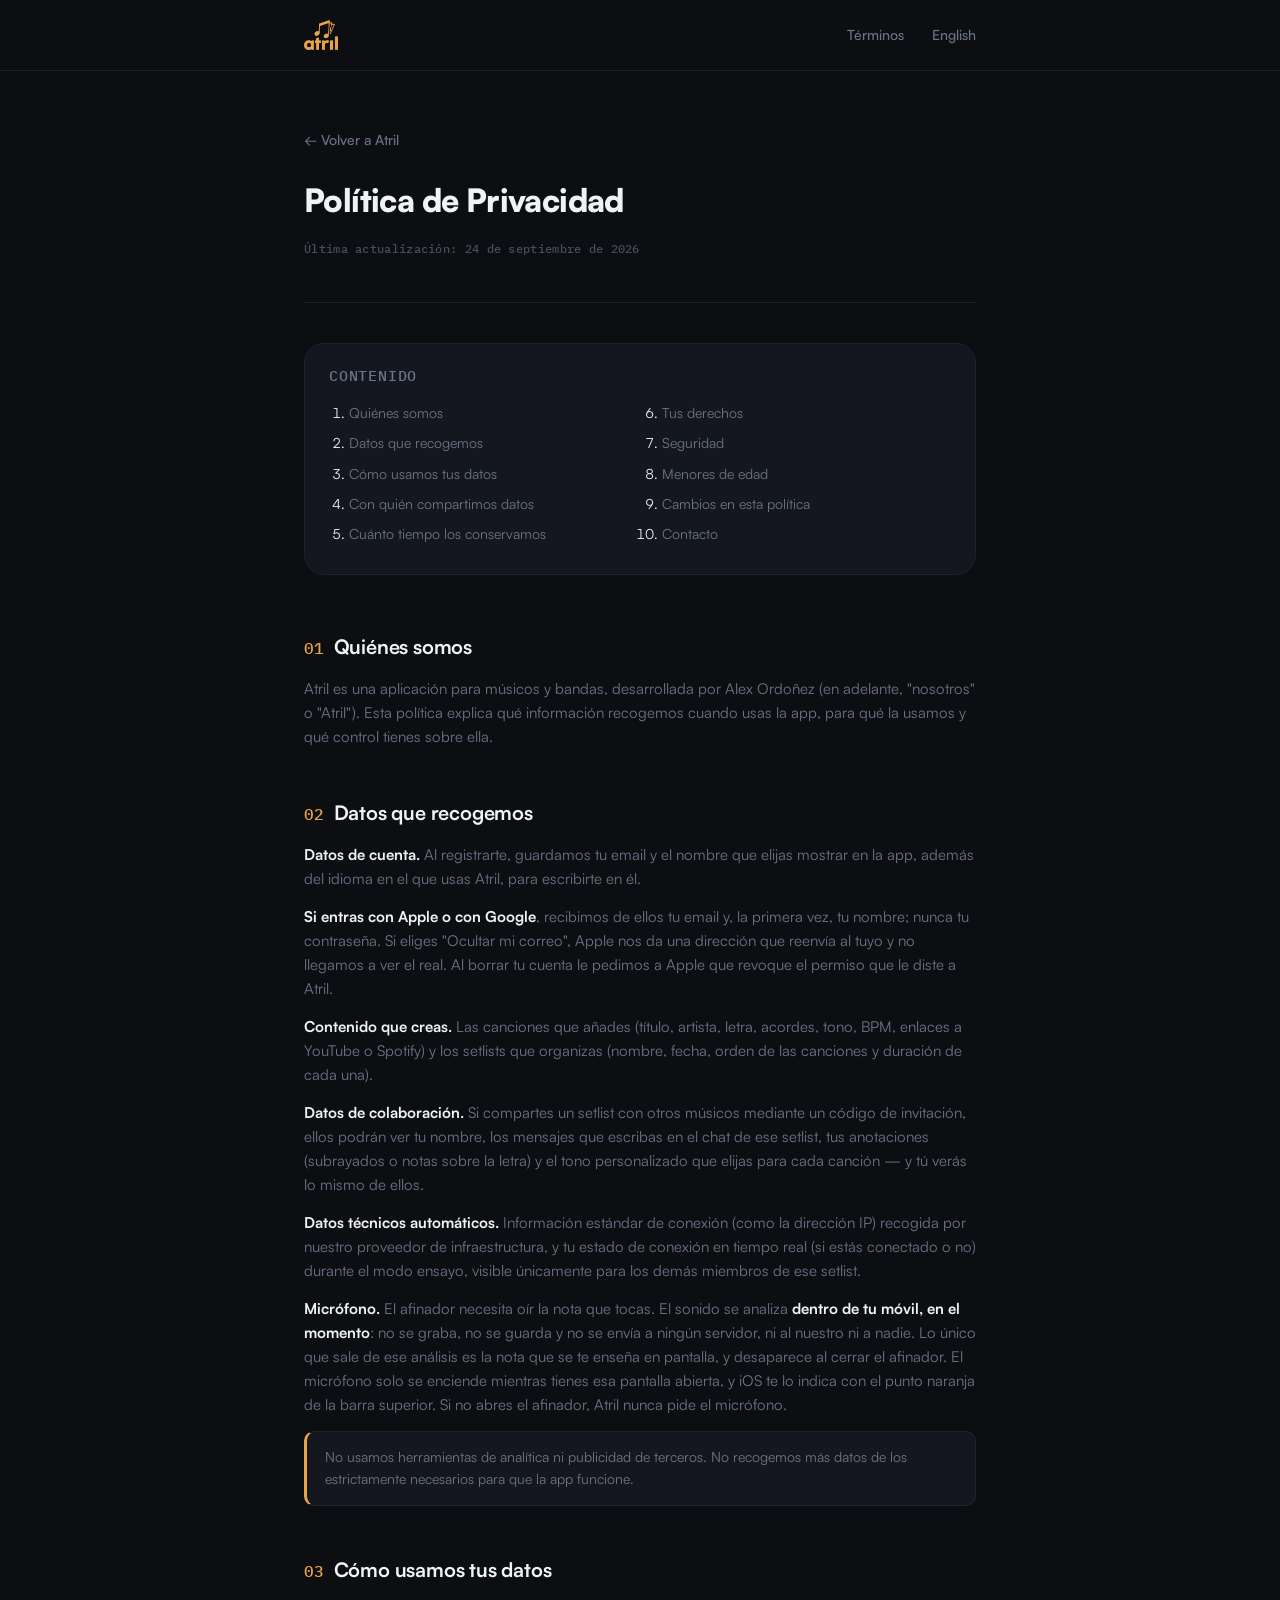
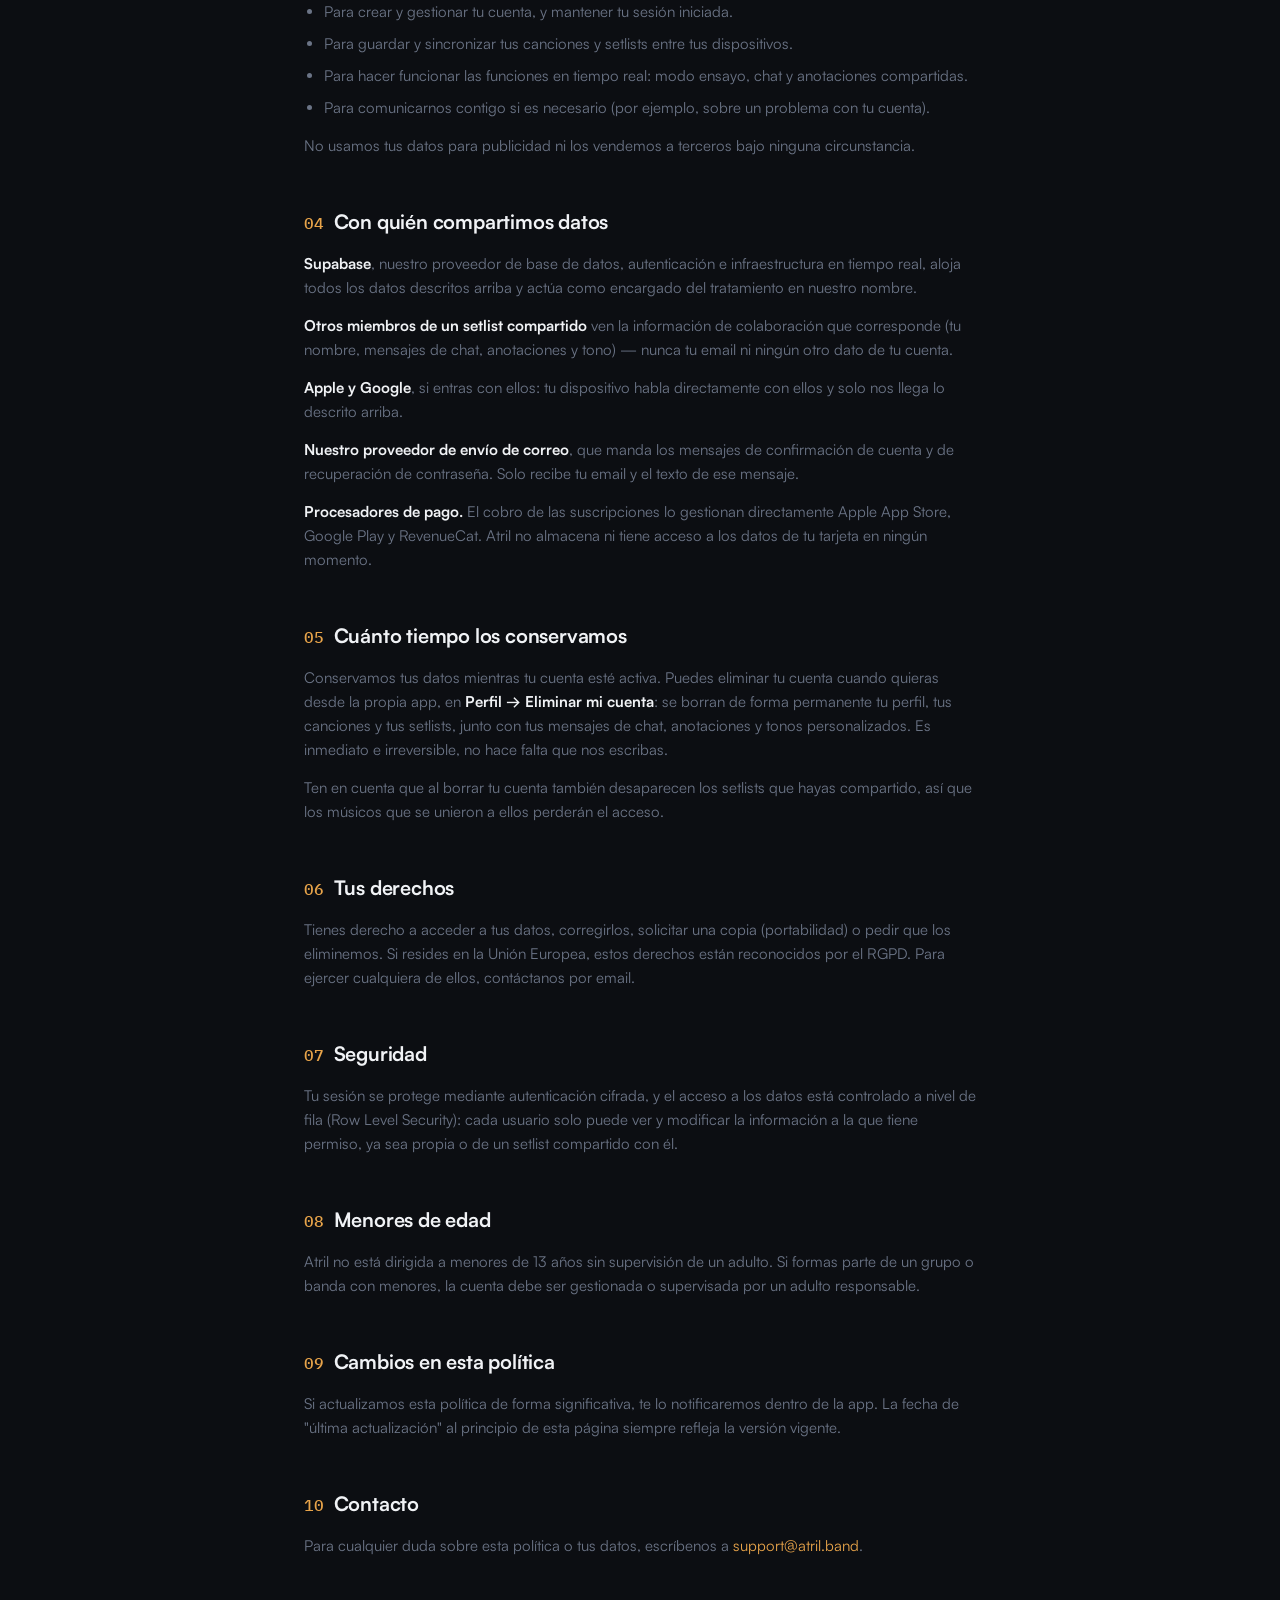
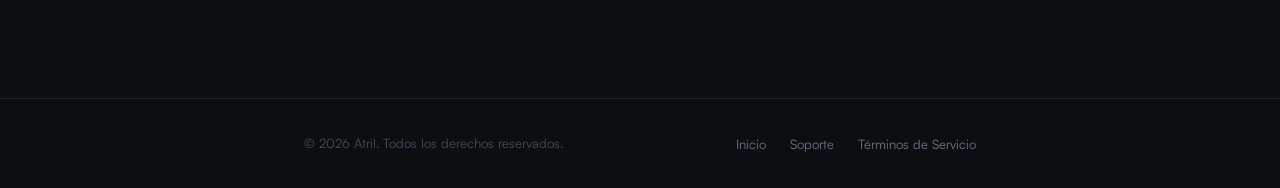
==== commit 66c12b13: "Fuentes servidas desde aqui, y edad minima en los terminos Las siete paginas pedian IBM Plex Mono a " ====
--- a/privacy/index.html
+++ b/privacy/index.html
@@ -6,8 +6,6 @@
 <title>Política de Privacidad — Atril</title>
 <meta name="description" content="Política de Privacidad de Atril: qué datos recogemos, cómo los usamos y tus derechos.">
 <link rel="icon" href="../favicon.png">
-<link rel="preconnect" href="https://fonts.googleapis.com">
-<link href="https://fonts.googleapis.com/css2?family=IBM+Plex+Mono:wght@500&display=swap" rel="stylesheet">
 <link rel="stylesheet" href="../style.css">
 </head>
 <body>
--- a/style.css
+++ b/style.css
@@ -20,6 +20,20 @@
   font-family: 'Satoshi';
   src: url('assets/fonts/Satoshi-Black.otf') format('opentype');
   font-weight: 900;
+  font-display: swap;
+}
+
+/* IBM Plex Mono servida desde aquí, no desde Google.
+   Antes las siete páginas la pedían a fonts.googleapis.com, y eso manda la IP
+   de cada visitante a Google sin que nadie lo haya consentido — justo lo que
+   un tribunal alemán condenó en 2022. Satoshi ya estaba servida desde aquí;
+   esta se había quedado fuera.
+   Es el mismo archivo que lleva la app dentro, así que la web y la app
+   escriben los acordes exactamente igual. */
+@font-face {
+  font-family: 'IBM Plex Mono';
+  src: url('assets/fonts/IBMPlexMono_500Medium.ttf') format('truetype');
+  font-weight: 500;
   font-display: swap;
 }
 
